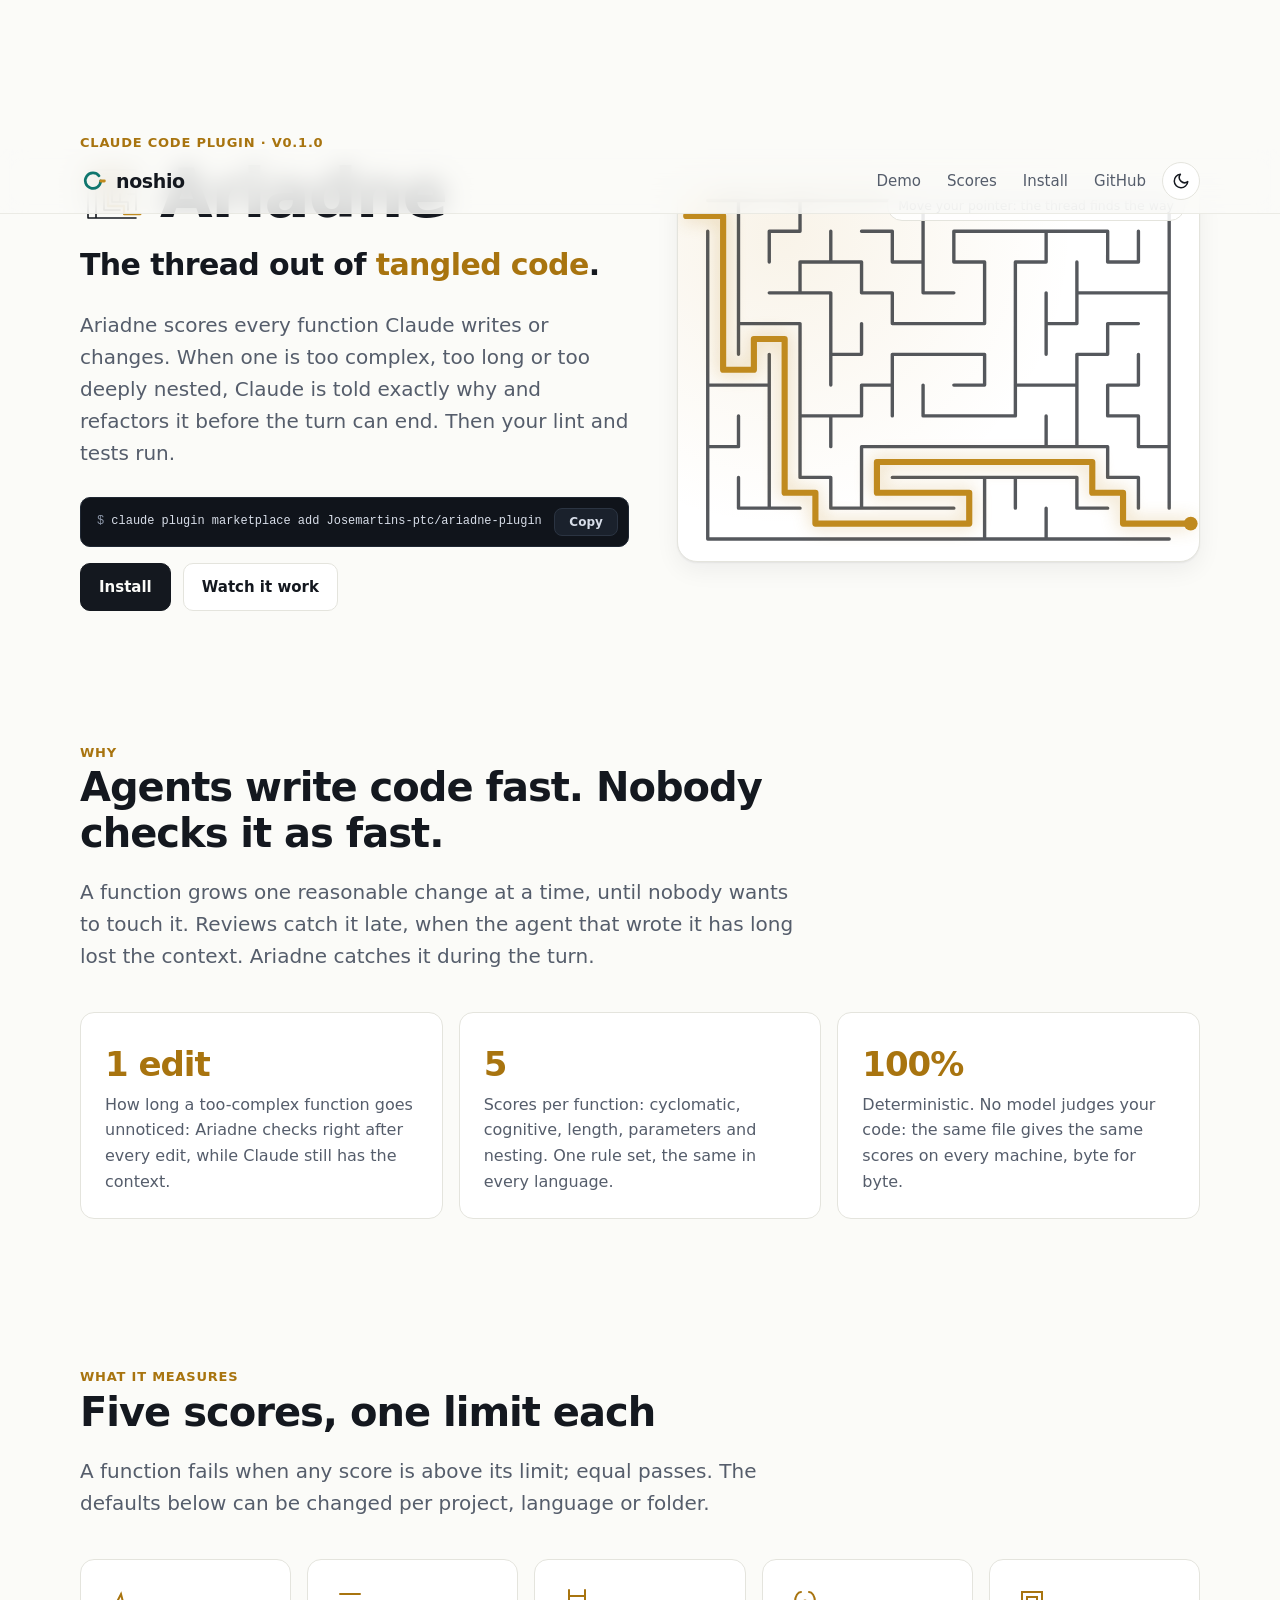
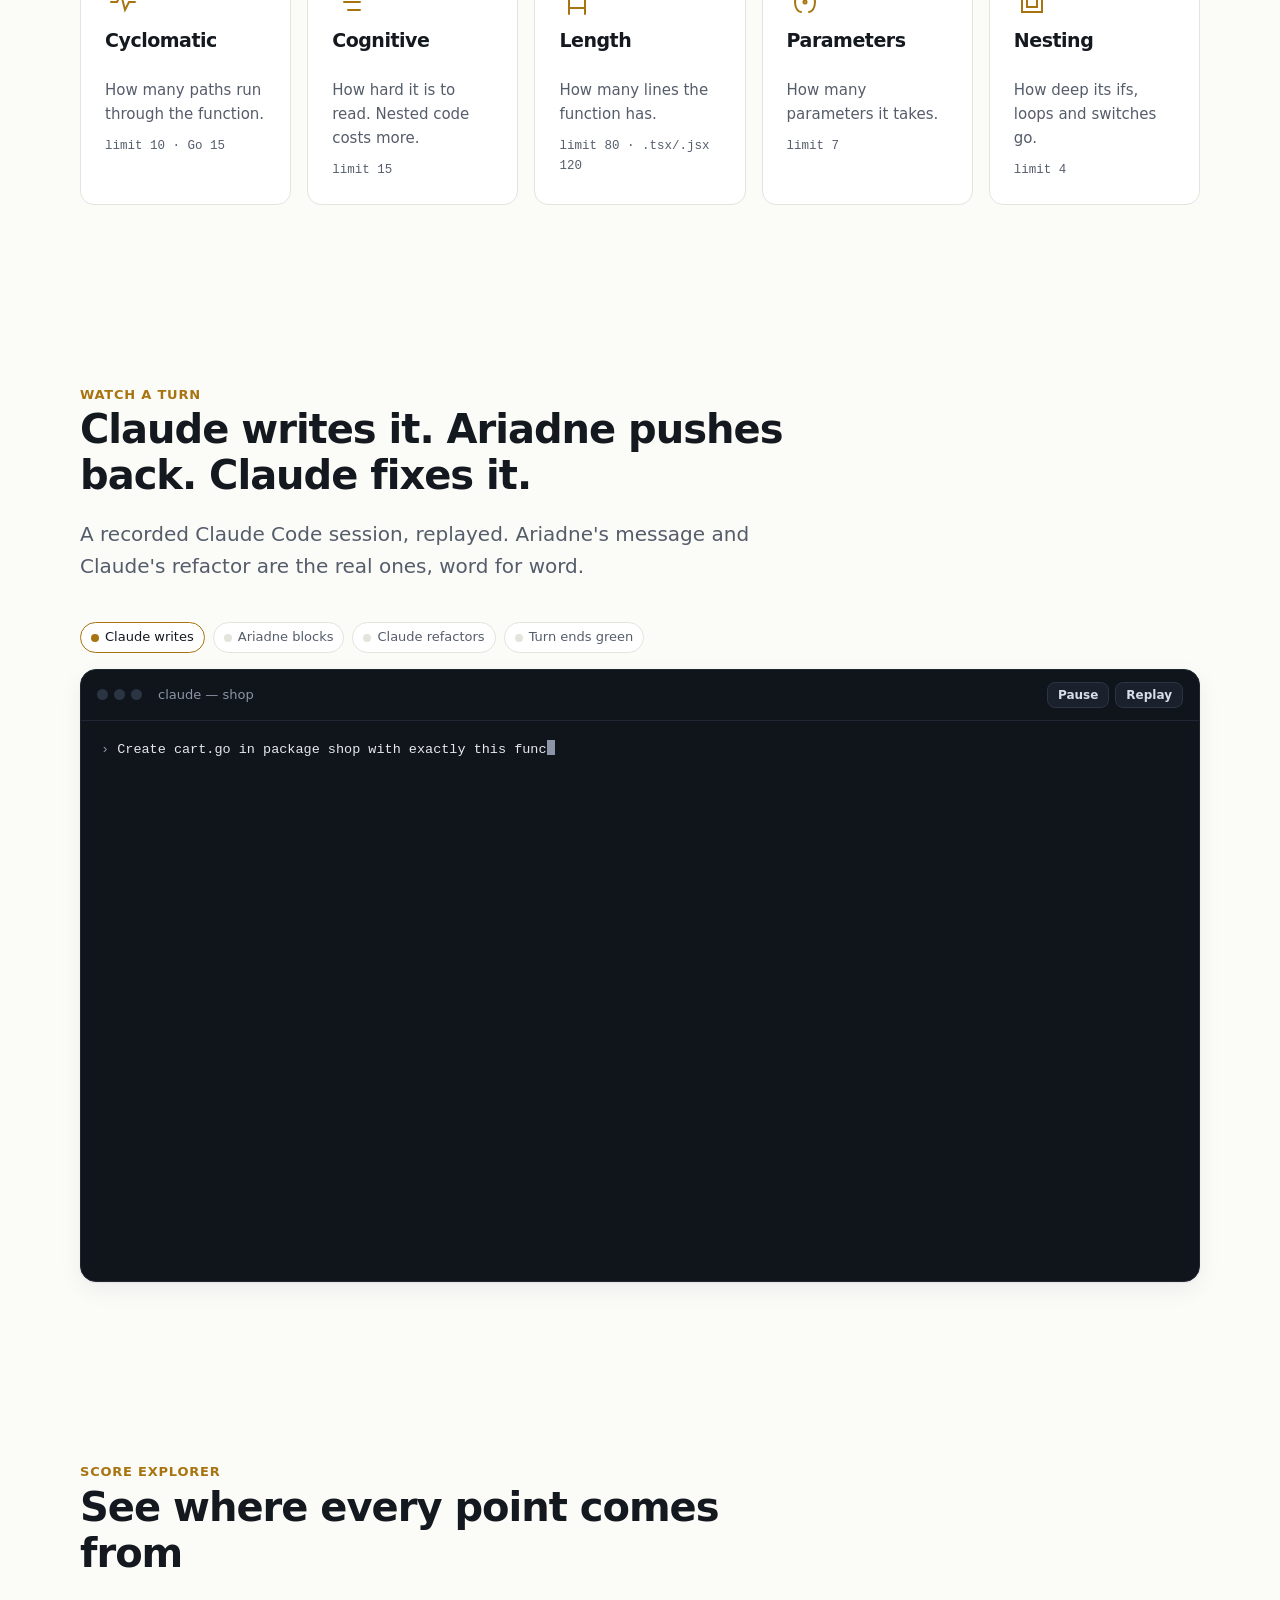
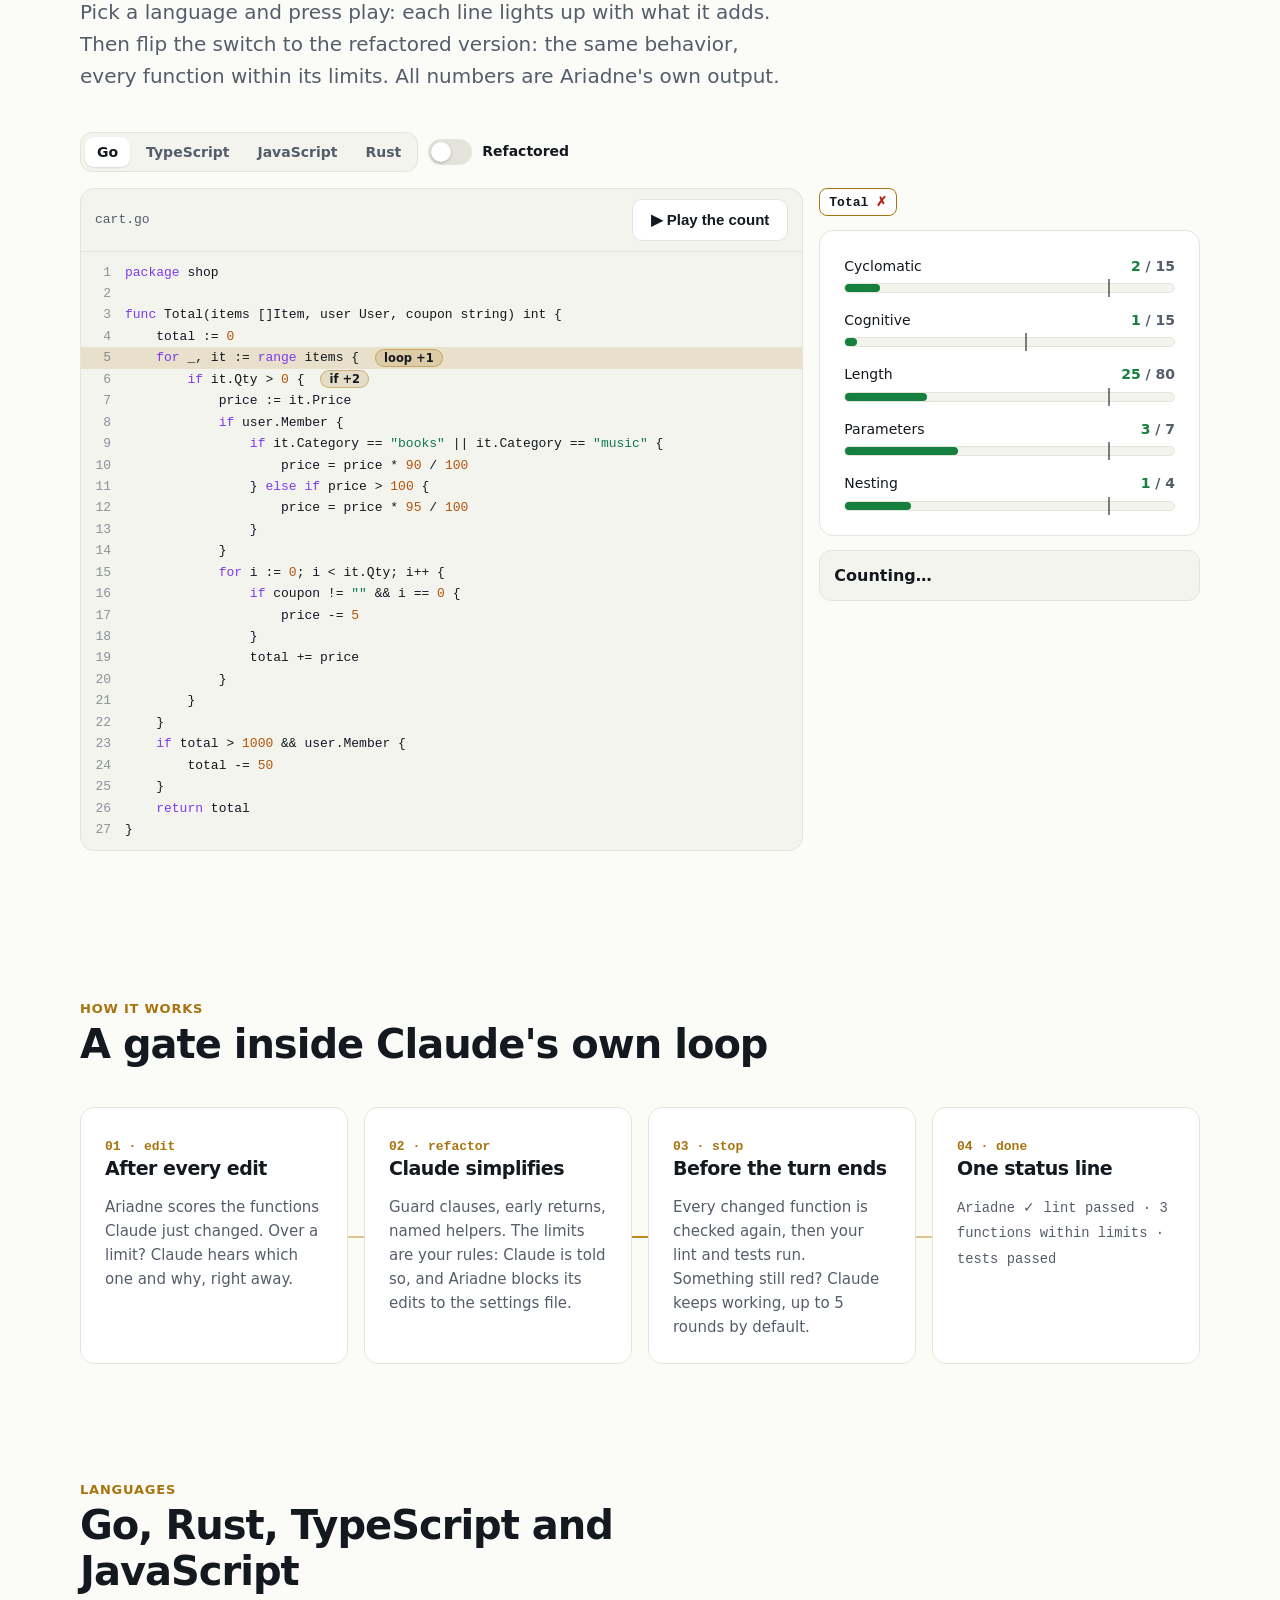
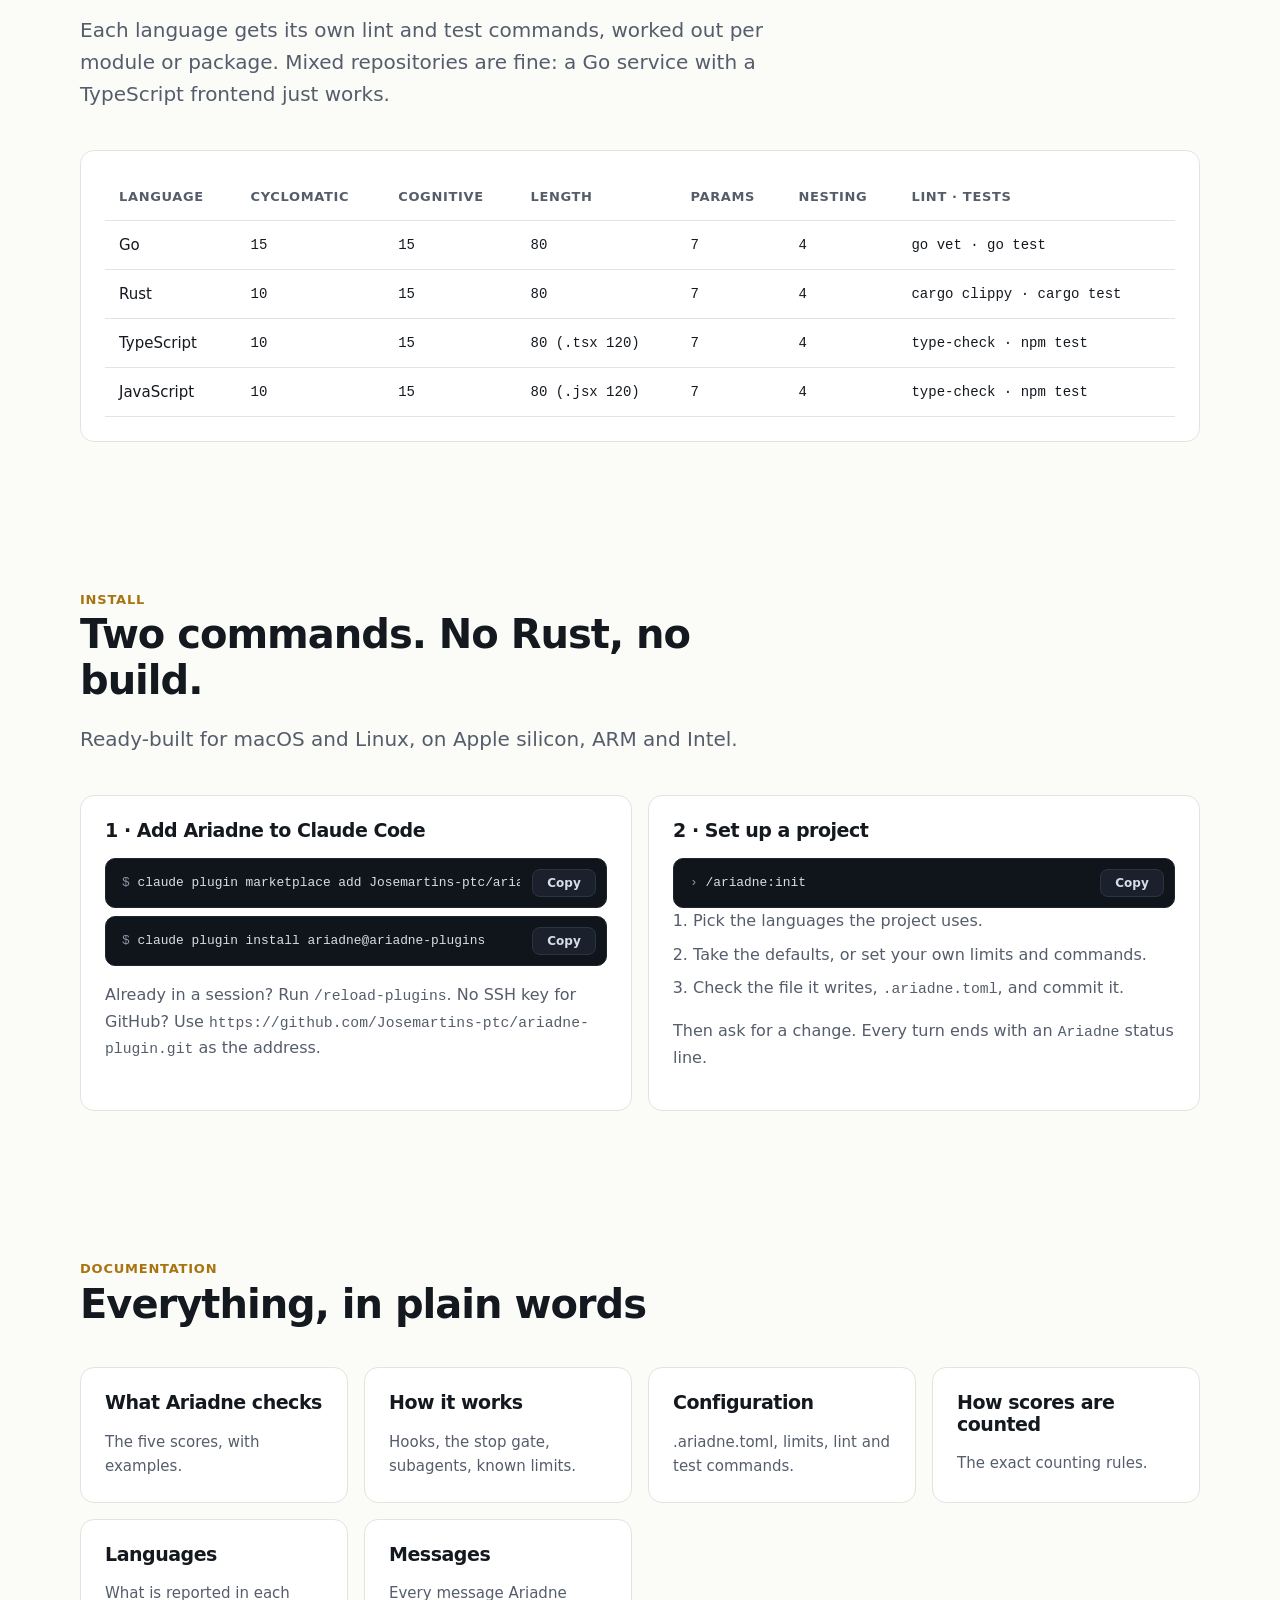
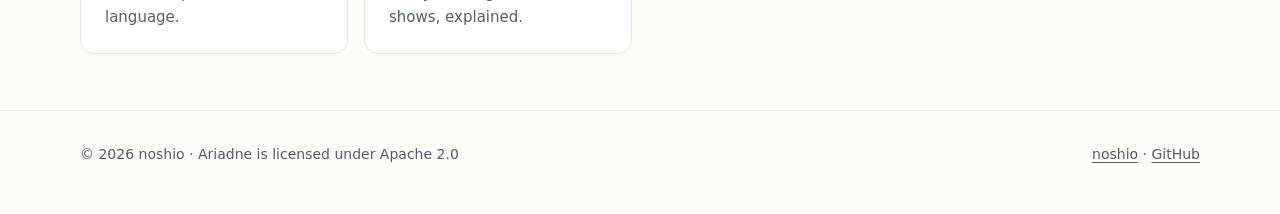
==== ariadne/index.html @ 6f94a661 "noshio site: home and Ariadne" ====
<!doctype html>
<html lang="en">
<head>
  <meta charset="utf-8">
  <script>document.documentElement.classList.add("js")</script>
  <meta name="viewport" content="width=device-width, initial-scale=1">
  <title>Ariadne — a complexity guard for Claude Code</title>
  <meta name="description" content="Ariadne scores every function Claude Code writes or changes and keeps it refactoring until each one meets your complexity, length, parameter and nesting limits. Go, Rust, TypeScript and JavaScript.">
  <link rel="icon" href="favicon.svg" type="image/svg+xml">
  <link rel="stylesheet" href="../assets/site.css">
  <link rel="stylesheet" href="ariadne.css">
</head>
<body>
  <a class="skip" href="#main">Skip to content</a>

  <header class="site-header">
    <div class="wrap">
      <a class="wordmark" href="../" aria-label="noshio home">
        <svg viewBox="0 0 32 32" fill="none" stroke-width="3.4" stroke-linecap="round" aria-hidden="true"><path class="spool" d="M23.4 9.6A9.5 9.5 0 1 0 25.5 16"/><path class="tail" d="M25.5 16H30"/></svg>
        noshio
      </a>
      <nav class="site-nav" aria-label="Main">
        <a href="#demo" class="hide-sm">Demo</a>
        <a href="#explorer" class="hide-sm">Scores</a>
        <a href="#install">Install</a>
        <a href="https://github.com/Josemartins-ptc/ariadne-plugin" class="hide-sm">GitHub</a>
        <button class="theme-toggle" type="button" data-theme-toggle></button>
      </nav>
    </div>
  </header>

  <main id="main">
    <!-- Hero -->
    <section class="hero">
      <div class="wrap">
        <div>
          <span class="eyebrow reveal">Claude Code plugin · v0.1.0</span>
          <h1 class="reveal" data-delay="1"><svg class="logo" viewBox="0 0 96 96" aria-hidden="true"><path class="logo-walls" d="M12 12H24 M12 24V36 M12 24H24 M12 36V48 M12 48V60 M12 60V72 M12 72V84 M12 84H24 M24 12H36 M24 24H36 M24 36V48 M24 48V60 M24 60V72 M24 72V84 M24 84H36 M36 12H48 M36 24V36 M36 24H48 M36 36V48 M36 48V60 M36 60V72 M36 72H48 M36 84H48 M48 12H60 M48 24H60 M48 36V48 M48 36H60 M48 48V60 M48 60H60 M48 72H60 M48 84H60 M60 12H72 M60 36H72 M60 48V60 M60 60H72 M60 84H72 M72 12V24 M72 12H84 M72 24V36 M72 48H84 M72 60V72 M72 84H84 M84 12V24 M84 24V36 M84 36V48 M84 48V60 M84 60V72"/><path class="logo-thread" d="M5.4 18 L18 18 L30 18 L42 18 L54 18 L66 18 L66 30 L54 30 L42 30 L42 42 L42 54 L42 66 L54 66 L66 66 L66 78 L78 78 L90.6 78"/></svg>Ariadne</h1>
          <p class="tagline reveal" data-delay="1">The thread out of <em>tangled code</em>.</p>
          <p class="lead reveal" data-delay="2">
            Ariadne scores every function Claude writes or changes. When one is too complex, too
            long or too deeply nested, Claude is told exactly why and refactors it before the turn
            can end. Then your lint and tests run.
          </p>
          <div class="cmd reveal" data-delay="3">
            <code>claude plugin marketplace add Josemartins-ptc/ariadne-plugin</code>
            <button class="copy" type="button" data-copy="claude plugin marketplace add Josemartins-ptc/ariadne-plugin">Copy</button>
          </div>
          <div class="hero-links reveal" data-delay="4">
            <a class="btn primary" href="#install">Install</a>
            <a class="btn" href="#demo">Watch it work</a>
          </div>
        </div>
        <div class="maze-box reveal" data-delay="2" id="maze" tabindex="0"
             aria-label="Interactive labyrinth. Move the pointer, or use the arrow keys, and the thread finds its way to that spot.">
          <span class="maze-hint">Move your pointer: the thread finds the way</span>
        </div>
      </div>
    </section>

    <!-- Problem -->
    <section class="section-tight">
      <div class="wrap">
        <div class="section-head reveal">
          <span class="eyebrow">Why</span>
          <h2>Agents write code fast. Nobody checks it as fast.</h2>
          <p class="lead">
            A function grows one reasonable change at a time, until nobody wants to touch it.
            Reviews catch it late, when the agent that wrote it has long lost the context.
            Ariadne catches it during the turn.
          </p>
        </div>
        <div class="problem">
          <div class="card reveal">
            <div class="big">1 edit</div>
            <p>How long a too-complex function goes unnoticed: Ariadne checks right after every edit, while Claude still has the context.</p>
          </div>
          <div class="card reveal" data-delay="1">
            <div class="big">5</div>
            <p>Scores per function: cyclomatic, cognitive, length, parameters and nesting. One rule set, the same in every language.</p>
          </div>
          <div class="card reveal" data-delay="2">
            <div class="big">100%</div>
            <p>Deterministic. No model judges your code: the same file gives the same scores on every machine, byte for byte.</p>
          </div>
        </div>
      </div>
    </section>

    <!-- Five scores -->
    <section>
      <div class="wrap">
        <div class="section-head reveal">
          <span class="eyebrow">What it measures</span>
          <h2>Five scores, one limit each</h2>
          <p class="lead">A function fails when any score is above its limit; equal passes. The defaults below can be changed per project, language or folder.</p>
        </div>
        <div class="grid scores">
          <div class="card score-card reveal">
            <svg viewBox="0 0 36 36" fill="none" stroke-width="2" stroke-linecap="round" aria-hidden="true"><path d="M6 18h6l4-8 4 16 4-8h6"/></svg>
            <h3>Cyclomatic</h3>
            <p>How many paths run through the function.</p>
            <span class="limit">limit 10 · Go 15</span>
          </div>
          <div class="card score-card reveal" data-delay="1">
            <svg viewBox="0 0 36 36" fill="none" stroke-width="2" stroke-linecap="round" aria-hidden="true"><path d="M8 10h20M12 18h16M16 26h12"/></svg>
            <h3>Cognitive</h3>
            <p>How hard it is to read. Nested code costs more.</p>
            <span class="limit">limit 15</span>
          </div>
          <div class="card score-card reveal" data-delay="2">
            <svg viewBox="0 0 36 36" fill="none" stroke-width="2" stroke-linecap="round" aria-hidden="true"><path d="M10 6v24M26 6v24M10 12h16M10 24h16"/></svg>
            <h3>Length</h3>
            <p>How many lines the function has.</p>
            <span class="limit">limit 80 · .tsx/.jsx 120</span>
          </div>
          <div class="card score-card reveal" data-delay="3">
            <svg viewBox="0 0 36 36" fill="none" stroke-width="2" stroke-linecap="round" aria-hidden="true"><path d="M8 18c0-6 3-10 6-10M28 18c0-6-3-10-6-10M8 18c0 6 3 10 6 10M28 18c0 6-3 10-6 10"/><circle cx="18" cy="18" r="1.5"/></svg>
            <h3>Parameters</h3>
            <p>How many parameters it takes.</p>
            <span class="limit">limit 7</span>
          </div>
          <div class="card score-card reveal" data-delay="4">
            <svg viewBox="0 0 36 36" fill="none" stroke-width="2" stroke-linecap="round" aria-hidden="true"><path d="M8 8h20v20H8zM13 13h10v10H13z"/></svg>
            <h3>Nesting</h3>
            <p>How deep its ifs, loops and switches go.</p>
            <span class="limit">limit 4</span>
          </div>
        </div>
      </div>
    </section>

    <!-- Demo -->
    <section id="demo">
      <div class="wrap">
        <div class="section-head reveal">
          <span class="eyebrow">Watch a turn</span>
          <h2>Claude writes it. Ariadne pushes back. Claude fixes it.</h2>
          <p class="lead">
            A recorded Claude Code session, replayed. Ariadne's message and Claude's refactor are
            the real ones, word for word.
          </p>
        </div>
        <div class="demo reveal">
          <div class="demo-steps" id="demo-steps" aria-hidden="true">
            <span class="chip"><span class="dot"></span>Claude writes</span>
            <span class="chip"><span class="dot"></span>Ariadne blocks</span>
            <span class="chip"><span class="dot"></span>Claude refactors</span>
            <span class="chip"><span class="dot"></span>Turn ends green</span>
          </div>
          <div class="terminal">
            <div class="terminal-bar">
              <span class="dots"><i></i><i></i><i></i></span>
              <span>claude — shop</span>
              <span class="controls">
                <button type="button" id="demo-toggle">Pause</button>
                <button type="button" id="demo-replay">Replay</button>
              </span>
            </div>
            <div class="term-body" id="term" aria-live="polite"></div>
          </div>
        </div>
      </div>
    </section>

    <!-- Explorer -->
    <section id="explorer">
      <div class="wrap">
        <div class="section-head reveal">
          <span class="eyebrow">Score explorer</span>
          <h2>See where every point comes from</h2>
          <p class="lead">
            Pick a language and press play: each line lights up with what it adds. Then flip the
            switch to the refactored version: the same behavior, every function within its limits.
            All numbers are Ariadne's own output.
          </p>
        </div>
        <div class="explorer-bar reveal">
          <div class="tabs" role="tablist" aria-label="Language" id="lang-tabs"></div>
          <label class="switch"><input type="checkbox" id="refactored-switch"> Refactored</label>
        </div>
        <div class="explorer reveal">
          <div class="code-panel">
            <div class="code-head">
              <span id="code-file">cart.go</span>
              <span class="explorer-actions">
                <button class="btn" type="button" id="explore-play">▶ Play the count</button>
              </span>
            </div>
            <div class="code-scroll"><div class="code" id="code"></div></div>
          </div>
          <div class="scoreboard">
            <div class="fn-list" id="fn-list" aria-label="Functions"></div>
            <div class="card" id="meters"></div>
            <div class="verdict" id="verdict" role="status"></div>
          </div>
        </div>
      </div>
    </section>

    <!-- Loop -->
    <section class="section-tight">
      <div class="wrap">
        <div class="section-head reveal">
          <span class="eyebrow">How it works</span>
          <h2>A gate inside Claude's own loop</h2>
        </div>
        <div class="loop reveal">
          <div class="loop-thread" aria-hidden="true"></div>
          <div class="card">
            <span class="step">01 · edit</span>
            <h3>After every edit</h3>
            <p>Ariadne scores the functions Claude just changed. Over a limit? Claude hears which one and why, right away.</p>
          </div>
          <div class="card">
            <span class="step">02 · refactor</span>
            <h3>Claude simplifies</h3>
            <p>Guard clauses, early returns, named helpers. The limits are your rules: Claude is told so, and Ariadne blocks its edits to the settings file.</p>
          </div>
          <div class="card">
            <span class="step">03 · stop</span>
            <h3>Before the turn ends</h3>
            <p>Every changed function is checked again, then your lint and tests run. Something still red? Claude keeps working, up to 5 rounds by default.</p>
          </div>
          <div class="card">
            <span class="step">04 · done</span>
            <h3>One status line</h3>
            <p><code>Ariadne ✓ lint passed · 3 functions within limits · tests passed</code></p>
          </div>
        </div>
      </div>
    </section>

    <!-- Languages -->
    <section class="section-tight">
      <div class="wrap">
        <div class="section-head reveal">
          <span class="eyebrow">Languages</span>
          <h2>Go, Rust, TypeScript and JavaScript</h2>
          <p class="lead">Each language gets its own lint and test commands, worked out per module or package. Mixed repositories are fine: a Go service with a TypeScript frontend just works.</p>
        </div>
        <div class="card langs reveal">
          <table>
            <thead>
              <tr><th>Language</th><th>Cyclomatic</th><th>Cognitive</th><th>Length</th><th>Params</th><th>Nesting</th><th>Lint · tests</th></tr>
            </thead>
            <tbody>
              <tr><td>Go</td><td>15</td><td>15</td><td>80</td><td>7</td><td>4</td><td>go vet · go test</td></tr>
              <tr><td>Rust</td><td>10</td><td>15</td><td>80</td><td>7</td><td>4</td><td>cargo clippy · cargo test</td></tr>
              <tr><td>TypeScript</td><td>10</td><td>15</td><td>80 (.tsx 120)</td><td>7</td><td>4</td><td>type-check · npm test</td></tr>
              <tr><td>JavaScript</td><td>10</td><td>15</td><td>80 (.jsx 120)</td><td>7</td><td>4</td><td>type-check · npm test</td></tr>
            </tbody>
          </table>
        </div>
      </div>
    </section>

    <!-- Install -->
    <section id="install">
      <div class="wrap">
        <div class="section-head reveal">
          <span class="eyebrow">Install</span>
          <h2>Two commands. No Rust, no build.</h2>
          <p class="lead">Ready-built for macOS and Linux, on Apple silicon, ARM and Intel.</p>
        </div>
        <div class="install">
          <div class="card reveal">
            <h3>1 · Add Ariadne to Claude Code</h3>
            <div class="cmd">
              <code>claude plugin marketplace add Josemartins-ptc/ariadne-plugin</code>
              <button class="copy" type="button" data-copy="claude plugin marketplace add Josemartins-ptc/ariadne-plugin">Copy</button>
            </div>
            <div class="cmd">
              <code>claude plugin install ariadne@ariadne-plugins</code>
              <button class="copy" type="button" data-copy="claude plugin install ariadne@ariadne-plugins">Copy</button>
            </div>
            <p class="muted">Already in a session? Run <code>/reload-plugins</code>. No SSH key for GitHub? Use <code>https://github.com/Josemartins-ptc/ariadne-plugin.git</code> as the address.</p>
          </div>
          <div class="card reveal" data-delay="1">
            <h3>2 · Set up a project</h3>
            <div class="cmd slash">
              <code>/ariadne:init</code>
              <button class="copy" type="button" data-copy="/ariadne:init">Copy</button>
            </div>
            <ol>
              <li>Pick the languages the project uses.</li>
              <li>Take the defaults, or set your own limits and commands.</li>
              <li>Check the file it writes, <code>.ariadne.toml</code>, and commit it.</li>
            </ol>
            <p class="muted">Then ask for a change. Every turn ends with an <code>Ariadne</code> status line.</p>
          </div>
        </div>
      </div>
    </section>

    <!-- Docs -->
    <section class="section-tight">
      <div class="wrap">
        <div class="section-head reveal">
          <span class="eyebrow">Documentation</span>
          <h2>Everything, in plain words</h2>
        </div>
        <div class="grid docs">
          <a class="card reveal" href="https://github.com/Josemartins-ptc/ariadne-plugin/blob/main/docs/checks.md"><h3>What Ariadne checks</h3><p>The five scores, with examples.</p></a>
          <a class="card reveal" data-delay="1" href="https://github.com/Josemartins-ptc/ariadne-plugin/blob/main/docs/how-it-works.md"><h3>How it works</h3><p>Hooks, the stop gate, subagents, known limits.</p></a>
          <a class="card reveal" data-delay="2" href="https://github.com/Josemartins-ptc/ariadne-plugin/blob/main/docs/configuration.md"><h3>Configuration</h3><p>.ariadne.toml, limits, lint and test commands.</p></a>
          <a class="card reveal" href="https://github.com/Josemartins-ptc/ariadne-plugin/blob/main/docs/metrics.md"><h3>How scores are counted</h3><p>The exact counting rules.</p></a>
          <a class="card reveal" data-delay="1" href="https://github.com/Josemartins-ptc/ariadne-plugin/blob/main/docs/languages.md"><h3>Languages</h3><p>What is reported in each language.</p></a>
          <a class="card reveal" data-delay="2" href="https://github.com/Josemartins-ptc/ariadne-plugin/blob/main/docs/messages.md"><h3>Messages</h3><p>Every message Ariadne shows, explained.</p></a>
        </div>
      </div>
    </section>
  </main>

  <footer class="site-footer">
    <div class="wrap">
      <span>© <span data-year>2026</span> noshio · Ariadne is licensed under Apache 2.0</span>
      <span><a href="../">noshio</a> · <a href="https://github.com/Josemartins-ptc/ariadne-plugin">GitHub</a></span>
    </div>
  </footer>

  <script src="../assets/site.js"></script>
  <script src="data.js"></script>
  <script src="maze.js"></script>
  <script src="demo.js"></script>
  <script src="explorer.js"></script>
</body>
</html>
---- assets/site.css ----
/* noshio — shared styles for every page. A product page sets its own --brand. */

:root {
  --bg: #fbfbf8;
  --surface: #ffffff;
  --surface-2: #f4f4ef;
  --text: #14181f;
  --muted: #555d6b;
  --line: #e4e4dd;
  --accent: #0f766e;
  --accent-soft: #e6f3f1;
  --brand: var(--accent);
  --thread: #c08a1e;
  --ok: #15803d;
  --bad: #b42318;
  --warn: #a15c07;
  --code-bg: #f4f4ef;
  --term-bg: #10141b;
  --term-text: #d8dee9;
  --term-muted: #8b95a7;
  --shadow: 0 1px 2px rgb(20 24 31 / 6%), 0 8px 24px rgb(20 24 31 / 6%);
  --radius: 14px;
  --font: ui-sans-serif, system-ui, -apple-system, "Segoe UI", Roboto, "Helvetica Neue", Arial, sans-serif;
  --mono: ui-monospace, "SF Mono", SFMono-Regular, Menlo, Consolas, "Liberation Mono", monospace;
  color-scheme: light;
}

@media (prefers-color-scheme: dark) {
  :root:not([data-theme="light"]) {
    --bg: #0c0f14;
    --surface: #131821;
    --surface-2: #19202b;
    --text: #e6e8ec;
    --muted: #9aa3b2;
    --line: #262e3b;
    --accent: #2dd4bf;
    --accent-soft: #10302d;
    --thread: #f2c14e;
    --ok: #4ade80;
    --bad: #f87171;
    --warn: #fbbf24;
    --code-bg: #10151d;
    --shadow: 0 1px 2px rgb(0 0 0 / 30%), 0 10px 30px rgb(0 0 0 / 30%);
    color-scheme: dark;
  }
}

:root[data-theme="dark"] {
  --bg: #0c0f14;
  --surface: #131821;
  --surface-2: #19202b;
  --text: #e6e8ec;
  --muted: #9aa3b2;
  --line: #262e3b;
  --accent: #2dd4bf;
  --accent-soft: #10302d;
  --thread: #f2c14e;
  --ok: #4ade80;
  --bad: #f87171;
  --warn: #fbbf24;
  --code-bg: #10151d;
  --shadow: 0 1px 2px rgb(0 0 0 / 30%), 0 10px 30px rgb(0 0 0 / 30%);
  color-scheme: dark;
}

*,
*::before,
*::after {
  box-sizing: border-box;
}

html {
  scroll-behavior: smooth;
  -webkit-text-size-adjust: 100%;
}

body {
  margin: 0;
  background: var(--bg);
  color: var(--text);
  font: 16px/1.6 var(--font);
  -webkit-font-smoothing: antialiased;
}

a {
  color: var(--accent);
  text-underline-offset: 3px;
}

:focus-visible {
  outline: 2px solid var(--accent);
  outline-offset: 3px;
  border-radius: 6px;
}

img,
svg {
  max-width: 100%;
}

code,
kbd,
pre {
  font-family: var(--mono);
  font-size: 0.92em;
}

.wrap {
  width: min(1120px, 100% - 32px);
  margin-inline: auto;
}

.skip {
  position: absolute;
  left: -9999px;
}

.skip:focus {
  left: 16px;
  top: 12px;
  z-index: 100;
  background: var(--surface);
  padding: 8px 12px;
  border-radius: 8px;
}

/* Header */

.site-header {
  position: sticky;
  top: 0;
  z-index: 50;
  backdrop-filter: saturate(160%) blur(12px);
  background: color-mix(in srgb, var(--bg) 82%, transparent);
  border-bottom: 1px solid color-mix(in srgb, var(--line) 70%, transparent);
}

.site-header .wrap {
  display: flex;
  align-items: center;
  justify-content: space-between;
  height: 64px;
  gap: 16px;
}

.wordmark {
  display: inline-flex;
  align-items: center;
  gap: 10px;
  color: var(--text);
  text-decoration: none;
  font-weight: 650;
  letter-spacing: -0.02em;
  font-size: 19px;
}

.wordmark svg {
  width: 26px;
  height: 26px;
}

.wordmark .spool {
  stroke: var(--accent);
}

.wordmark .tail {
  stroke: var(--thread);
}

.site-nav {
  display: flex;
  align-items: center;
  gap: 6px;
}

.site-nav a {
  color: var(--muted);
  text-decoration: none;
  padding: 8px 10px;
  border-radius: 8px;
  font-size: 15px;
}

.site-nav a:hover,
.site-nav a[aria-current="page"] {
  color: var(--text);
  background: var(--surface-2);
}

.theme-toggle {
  border: 1px solid var(--line);
  background: var(--surface);
  color: var(--text);
  border-radius: 999px;
  width: 38px;
  height: 38px;
  display: grid;
  place-items: center;
  cursor: pointer;
}

.theme-toggle svg {
  width: 18px;
  height: 18px;
}

@media (max-width: 640px) {
  .site-nav .hide-sm {
    display: none;
  }
}

/* Sections */

section {
  padding: 88px 0;
}

.section-tight {
  padding: 56px 0;
}

.eyebrow {
  display: inline-flex;
  align-items: center;
  gap: 8px;
  font-size: 13px;
  font-weight: 600;
  letter-spacing: 0.06em;
  text-transform: uppercase;
  color: var(--brand);
}

h1,
h2,
h3 {
  line-height: 1.15;
  letter-spacing: -0.025em;
  margin: 0 0 16px;
}

h1 {
  font-size: clamp(40px, 6vw, 68px);
  font-weight: 720;
}

h2 {
  font-size: clamp(28px, 3.6vw, 40px);
  font-weight: 680;
}

h3 {
  font-size: 19px;
  font-weight: 650;
}

.lead {
  font-size: clamp(17px, 1.6vw, 20px);
  color: var(--muted);
  max-width: 62ch;
}

.section-head {
  max-width: 720px;
  margin-bottom: 40px;
}

.muted {
  color: var(--muted);
}

/* Buttons and command boxes */

.btn {
  display: inline-flex;
  align-items: center;
  gap: 8px;
  padding: 11px 18px;
  border-radius: 10px;
  font-weight: 600;
  font-size: 15px;
  text-decoration: none;
  border: 1px solid var(--line);
  background: var(--surface);
  color: var(--text);
  cursor: pointer;
  transition: transform 0.15s ease, box-shadow 0.15s ease, background 0.15s ease;
}

.btn:hover {
  transform: translateY(-1px);
  box-shadow: var(--shadow);
}

.btn.primary {
  background: var(--text);
  color: var(--bg);
  border-color: var(--text);
}

.btn svg {
  width: 16px;
  height: 16px;
}

.cmd {
  display: flex;
  align-items: center;
  gap: 12px;
  background: var(--term-bg);
  color: var(--term-text);
  border-radius: 10px;
  padding: 10px 10px 10px 16px;
  font-family: var(--mono);
  font-size: 14px;
  overflow: hidden;
  border: 1px solid #1f2733;
}

.cmd code {
  flex: 1;
  min-width: 0;
  white-space: nowrap;
  overflow-x: auto;
  scrollbar-width: none;
}

.cmd code::before {
  content: "$ ";
  color: var(--term-muted);
}

.cmd.slash code::before {
  content: "› ";
}

.copy {
  flex: none;
  border: 1px solid #2b3442;
  background: #1a212c;
  color: var(--term-text);
  border-radius: 8px;
  font: 600 12px var(--font);
  padding: 6px 10px;
  cursor: pointer;
  min-width: 64px;
  transition: background 0.15s ease;
}

.copy:hover {
  background: #232c39;
}

.copy.done {
  background: #134e3a;
  border-color: #1f7a57;
}

/* Cards */

.card {
  background: var(--surface);
  border: 1px solid var(--line);
  border-radius: var(--radius);
  padding: 24px;
}

.grid {
  display: grid;
  gap: 16px;
}

/* Grid and flex children may shrink below their content (long commands scroll inside). */
.grid > *,
.cmd {
  min-width: 0;
}

.chip {
  display: inline-flex;
  align-items: center;
  gap: 6px;
  padding: 4px 10px;
  border-radius: 999px;
  font-size: 13px;
  border: 1px solid var(--line);
  color: var(--muted);
  background: var(--surface);
}

.chip .dot {
  width: 8px;
  height: 8px;
  border-radius: 50%;
  background: var(--brand);
}

/* Reveal on scroll */

/* Hidden only when scripts run (html.js), so the page is complete without JavaScript. */
.js .reveal {
  opacity: 0;
  transform: translateY(18px);
  transition: opacity 0.7s ease, transform 0.7s ease;
}

.js .reveal.in {
  opacity: 1;
  transform: none;
}

.reveal[data-delay="1"] {
  transition-delay: 0.08s;
}

.reveal[data-delay="2"] {
  transition-delay: 0.16s;
}

.reveal[data-delay="3"] {
  transition-delay: 0.24s;
}

.reveal[data-delay="4"] {
  transition-delay: 0.32s;
}

/* Footer */

.site-footer {
  border-top: 1px solid var(--line);
  padding: 32px 0 48px;
  color: var(--muted);
  font-size: 14px;
}

.site-footer .wrap {
  display: flex;
  flex-wrap: wrap;
  justify-content: space-between;
  gap: 16px;
}

.site-footer a {
  color: var(--muted);
}

@media (prefers-reduced-motion: reduce) {
  html {
    scroll-behavior: auto;
  }

  .reveal {
    opacity: 1;
    transform: none;
    transition: none;
  }

  .btn,
  .btn:hover {
    transition: none;
    transform: none;
  }
}
---- ariadne/ariadne.css ----
/* Ariadne's page. Shared look comes from ../assets/site.css. */

:root {
  --brand: #a8740f;
}

@media (prefers-color-scheme: dark) {
  :root:not([data-theme="light"]) {
    --brand: #f2c14e;
  }
}

:root[data-theme="dark"] {
  --brand: #f2c14e;
}

/* Hero */

.hero {
  padding: 64px 0 72px;
}

.hero .wrap {
  display: grid;
  grid-template-columns: 1.05fr 1fr;
  gap: 48px;
  align-items: center;
}

.hero .wrap > *,
.install > *,
.explorer > *,
.loop > * {
  min-width: 0;
}

@media (max-width: 900px) {
  .hero .wrap {
    grid-template-columns: 1fr;
  }
}

.hero h1 {
  display: flex;
  align-items: center;
  gap: 16px;
  margin-bottom: 8px;
}

.hero h1 .logo {
  width: 64px;
  height: 64px;
  flex: none;
  fill: none;
  stroke-linecap: round;
  stroke-linejoin: round;
}

.logo-walls {
  stroke: var(--text);
  stroke-width: 2.4;
}

.logo-thread {
  stroke: var(--thread);
  stroke-width: 3.4;
}

.hero .tagline {
  font-size: clamp(22px, 2.6vw, 30px);
  font-weight: 620;
  letter-spacing: -0.02em;
  margin: 0 0 16px;
}

.hero .tagline em {
  font-style: normal;
  color: var(--brand);
}

.hero .cmd {
  margin-top: 28px;
  font-size: 13px;
}

.hero-links {
  display: flex;
  flex-wrap: wrap;
  gap: 12px;
  margin-top: 16px;
}

.maze-box {
  position: relative;
  aspect-ratio: 15 / 11;
  border-radius: 20px;
  background:
    radial-gradient(circle at 20% 15%, color-mix(in srgb, var(--thread) 10%, transparent), transparent 55%),
    var(--surface);
  border: 1px solid var(--line);
  box-shadow: var(--shadow);
  overflow: hidden;
  touch-action: none;
  cursor: crosshair;
}

.maze-box:focus-visible {
  outline-offset: 4px;
}

.maze-box svg {
  width: 100%;
  height: 100%;
  display: block;
}

.maze-walls {
  stroke: color-mix(in srgb, var(--text) 72%, transparent);
  stroke-width: 2.2;
  stroke-linecap: round;
  fill: none;
}

.maze-thread {
  stroke: var(--thread);
  stroke-width: 4;
  stroke-linecap: round;
  stroke-linejoin: round;
  fill: none;
  filter: drop-shadow(0 0 6px color-mix(in srgb, var(--thread) 45%, transparent));
}

.maze-head {
  fill: var(--thread);
}

.maze-target {
  fill: none;
  stroke: var(--thread);
  stroke-width: 1.5;
  opacity: 0.6;
}

.maze-hint {
  position: absolute;
  right: 14px;
  top: 12px;
  font-size: 12.5px;
  color: var(--muted);
  background: color-mix(in srgb, var(--surface) 88%, transparent);
  padding: 4px 10px;
  border-radius: 999px;
  border: 1px solid var(--line);
  pointer-events: none;
}

/* Problem */

.problem {
  display: grid;
  grid-template-columns: repeat(auto-fit, minmax(min(100%, 300px), 1fr));
  gap: 16px;
}

.problem .card p {
  margin: 0;
  color: var(--muted);
}

.problem .big {
  font-size: 34px;
  font-weight: 700;
  letter-spacing: -0.03em;
  color: var(--brand);
  font-variant-numeric: tabular-nums;
}

/* Five scores */

.scores {
  grid-template-columns: repeat(auto-fit, minmax(min(100%, 200px), 1fr));
}

.score-card {
  display: flex;
  flex-direction: column;
  gap: 10px;
}

.score-card .limit {
  font-family: var(--mono);
  font-size: 12.5px;
  color: var(--muted);
}

.score-card p {
  margin: 0;
  color: var(--muted);
  font-size: 15px;
}

.score-card svg {
  width: 36px;
  height: 36px;
  stroke: var(--brand);
}

/* Terminal demo */

.demo {
  display: grid;
  grid-template-columns: 1fr;
  gap: 16px;
}

.terminal {
  background: var(--term-bg);
  color: var(--term-text);
  border-radius: 16px;
  box-shadow: var(--shadow);
  overflow: hidden;
  border: 1px solid #1f2733;
}

.terminal-bar {
  display: flex;
  align-items: center;
  gap: 8px;
  padding: 12px 16px;
  border-bottom: 1px solid #1f2733;
  font: 13px var(--font);
  color: var(--term-muted);
}

.terminal-bar .dots {
  display: flex;
  gap: 6px;
  margin-right: 8px;
}

.terminal-bar .dots i {
  width: 11px;
  height: 11px;
  border-radius: 50%;
  background: #2b3442;
}

.terminal-bar .controls {
  margin-left: auto;
  display: flex;
  gap: 6px;
}

.terminal-bar button {
  border: 1px solid #2b3442;
  background: #1a212c;
  color: var(--term-text);
  border-radius: 8px;
  font: 600 12px var(--font);
  padding: 5px 10px;
  cursor: pointer;
}

.terminal-bar button:hover {
  background: #232c39;
}

.term-body {
  padding: 18px 20px 22px;
  font: 13.5px/1.6 var(--mono);
  height: 560px;
  overflow-y: auto;
  scroll-behavior: smooth;
}

@media (max-width: 640px) {
  .term-body {
    font-size: 12px;
    height: 520px;
  }
}

.term-line {
  white-space: pre-wrap;
  word-break: break-word;
  margin: 0 0 10px;
}

.term-user {
  color: #e6e8ec;
}

.term-user::before {
  content: "› ";
  color: #8b95a7;
}

.term-tool {
  color: #9ecbff;
}

.term-tool::before {
  content: "● ";
  color: #9ecbff;
}

.term-claude::before {
  content: "● ";
  color: #e6e8ec;
}

.term-code {
  tab-size: 4;
  color: #c5cdd9;
  background: #0b0e13;
  border: 1px solid #1f2733;
  border-radius: 10px;
  padding: 10px 14px;
  margin: 0 0 12px;
  white-space: pre;
  overflow-x: auto;
  font-size: 12.5px;
  line-height: 1.5;
}

.term-block {
  color: #ffd8a8;
  border-left: 3px solid #f2c14e;
  background: rgb(242 193 78 / 7%);
  padding: 10px 14px;
  border-radius: 0 10px 10px 0;
  margin: 0 0 12px;
  white-space: pre-wrap;
}

.term-block .hook {
  display: block;
  color: #f2c14e;
  font-weight: 700;
  margin-bottom: 4px;
}

.term-status {
  color: #4ade80;
  font-weight: 700;
}

.term-status.bad {
  color: #f87171;
}

.caret {
  display: inline-block;
  width: 8px;
  height: 1.1em;
  vertical-align: -0.15em;
  background: #8b95a7;
  animation: blink 1s steps(1) infinite;
}

@keyframes blink {
  50% {
    opacity: 0;
  }
}

.demo-steps {
  display: flex;
  flex-wrap: wrap;
  gap: 8px;
}

.demo-steps .chip.active {
  color: var(--text);
  border-color: var(--brand);
}

.demo-steps .chip.active .dot {
  background: var(--brand);
}

.demo-steps .chip .dot {
  background: var(--line);
}

/* Score explorer */

.explorer {
  display: grid;
  grid-template-columns: minmax(0, 1.9fr) minmax(260px, 1fr);
  gap: 16px;
  align-items: start;
}

@media (max-width: 960px) {
  .explorer {
    grid-template-columns: 1fr;
  }
}

.explorer-bar {
  display: flex;
  flex-wrap: wrap;
  align-items: center;
  gap: 10px;
  margin-bottom: 16px;
}

.tabs {
  display: inline-flex;
  padding: 4px;
  gap: 4px;
  border-radius: 12px;
  background: var(--surface-2);
  border: 1px solid var(--line);
}

.tabs button {
  border: 0;
  background: transparent;
  color: var(--muted);
  font: 600 14px var(--font);
  padding: 7px 12px;
  border-radius: 9px;
  cursor: pointer;
}

.tabs button[aria-selected="true"] {
  background: var(--surface);
  color: var(--text);
  box-shadow: 0 1px 2px rgb(0 0 0 / 10%);
}

.switch {
  display: inline-flex;
  align-items: center;
  gap: 10px;
  font-weight: 600;
  font-size: 14px;
  cursor: pointer;
  user-select: none;
}

.switch input {
  appearance: none;
  width: 44px;
  height: 26px;
  border-radius: 999px;
  background: var(--line);
  position: relative;
  cursor: pointer;
  transition: background 0.2s ease;
  margin: 0;
}

.switch input::after {
  content: "";
  position: absolute;
  top: 3px;
  left: 3px;
  width: 20px;
  height: 20px;
  border-radius: 50%;
  background: var(--surface);
  box-shadow: 0 1px 3px rgb(0 0 0 / 25%);
  transition: transform 0.2s ease;
}

.switch input:checked {
  background: var(--ok);
}

.switch input:checked::after {
  transform: translateX(18px);
}

.code-panel {
  background: var(--code-bg);
  border: 1px solid var(--line);
  border-radius: 14px;
  overflow: hidden;
}

.code-head {
  display: flex;
  align-items: center;
  justify-content: space-between;
  padding: 10px 14px;
  border-bottom: 1px solid var(--line);
  font: 13px var(--mono);
  color: var(--muted);
}

.code-scroll {
  overflow: auto;
  max-height: 640px;
}

.code {
  font: 13px/1.65 var(--mono);
  tab-size: 4;
  padding: 10px 0;
  min-width: max-content;
}

.code-line {
  display: grid;
  grid-template-columns: 44px auto 1fr;
  align-items: center;
  padding-right: 16px;
  transition: background 0.25s ease;
}

.code-line .ln {
  text-align: right;
  padding-right: 14px;
  color: color-mix(in srgb, var(--muted) 65%, transparent);
  user-select: none;
}

.code-line .src {
  white-space: pre;
}

.code-line .inc {
  justify-self: start;
  margin-left: 16px;
  display: inline-flex;
  gap: 6px;
}

.code-line.dim {
  opacity: 0.38;
}

.code-line.hot {
  background: color-mix(in srgb, var(--brand) 16%, transparent);
}

.badge {
  font: 600 11.5px var(--font);
  padding: 1px 8px;
  border-radius: 999px;
  white-space: nowrap;
  background: color-mix(in srgb, var(--brand) 18%, transparent);
  color: var(--text);
  border: 1px solid color-mix(in srgb, var(--brand) 45%, transparent);
  opacity: 0;
  transform: translateX(-6px);
  transition: opacity 0.3s ease, transform 0.3s ease;
}

.badge.on {
  opacity: 1;
  transform: none;
}

.tok-k {
  color: #7c3aed;
}

.tok-s {
  color: #0f7b4f;
}

.tok-c {
  color: var(--muted);
  font-style: italic;
}

.tok-n {
  color: #b45309;
}

:root[data-theme="dark"] .tok-k {
  color: #c4a7ff;
}

:root[data-theme="dark"] .tok-s {
  color: #86efac;
}

:root[data-theme="dark"] .tok-n {
  color: #fbbf24;
}

@media (prefers-color-scheme: dark) {
  :root:not([data-theme="light"]) .tok-k {
    color: #c4a7ff;
  }

  :root:not([data-theme="light"]) .tok-s {
    color: #86efac;
  }

  :root:not([data-theme="light"]) .tok-n {
    color: #fbbf24;
  }
}

.scoreboard {
  position: sticky;
  top: 84px;
  display: flex;
  flex-direction: column;
  gap: 14px;
}

.fn-list {
  display: flex;
  flex-wrap: wrap;
  gap: 6px;
}

.fn-list button {
  border: 1px solid var(--line);
  background: var(--surface);
  color: var(--muted);
  font: 600 13px var(--mono);
  border-radius: 8px;
  padding: 5px 9px;
  cursor: pointer;
}

.fn-list button[aria-pressed="true"] {
  color: var(--text);
  border-color: var(--brand);
}

.fn-list button .ok {
  color: var(--ok);
}

.fn-list button .no {
  color: var(--bad);
}

#meters {
  display: grid;
  gap: 16px;
}

.meter {
  display: grid;
  gap: 6px;
}

.meter-top {
  display: flex;
  justify-content: space-between;
  font-size: 14px;
}

.meter-top b {
  font-variant-numeric: tabular-nums;
}

.meter-top .over {
  color: var(--bad);
}

.meter-top .under {
  color: var(--ok);
}

.meter-track {
  position: relative;
  height: 10px;
  border-radius: 999px;
  background: var(--surface-2);
  border: 1px solid var(--line);
  overflow: visible;
}

.meter-fill {
  position: absolute;
  inset: 0 auto 0 0;
  border-radius: 999px;
  background: var(--ok);
  width: 0;
  transition: width 0.35s ease, background 0.25s ease;
}

.meter-fill.over {
  background: var(--bad);
}

.meter-limit {
  position: absolute;
  top: -5px;
  bottom: -5px;
  width: 2px;
  background: var(--text);
  opacity: 0.55;
}

.verdict {
  display: flex;
  align-items: center;
  gap: 10px;
  padding: 12px 14px;
  border-radius: 12px;
  font-weight: 650;
  border: 1px solid var(--line);
  background: var(--surface-2);
}

.verdict.fail {
  color: var(--bad);
  border-color: color-mix(in srgb, var(--bad) 40%, var(--line));
}

.verdict.pass {
  color: var(--ok);
  border-color: color-mix(in srgb, var(--ok) 40%, var(--line));
}

.explorer-actions {
  display: flex;
  gap: 8px;
}

/* Loop */

.loop {
  position: relative;
  display: grid;
  grid-template-columns: repeat(4, 1fr);
  gap: 16px;
}

@media (max-width: 900px) {
  .loop {
    grid-template-columns: 1fr 1fr;
  }
}

@media (max-width: 520px) {
  .loop {
    grid-template-columns: 1fr;
  }
}

.loop .card {
  position: relative;
}

.loop .step {
  font: 600 13px var(--mono);
  color: var(--brand);
}

.loop p {
  margin: 0;
  color: var(--muted);
  font-size: 15px;
}

.loop-thread {
  position: absolute;
  left: 0;
  right: 0;
  top: 50%;
  height: 2px;
  z-index: -1;
  background: linear-gradient(90deg, transparent, var(--thread), transparent);
  transform: scaleX(0);
  transform-origin: left;
  transition: transform 1.6s ease;
}

.reveal.in .loop-thread,
.in > .loop-thread {
  transform: scaleX(1);
}

/* Languages */

.langs {
  overflow-x: auto;
}

.langs table {
  width: 100%;
  border-collapse: collapse;
  font-size: 15px;
  min-width: 620px;
}

.langs th,
.langs td {
  text-align: left;
  padding: 12px 14px;
  border-bottom: 1px solid var(--line);
}

.langs th {
  font-size: 13px;
  color: var(--muted);
  font-weight: 600;
  text-transform: uppercase;
  letter-spacing: 0.05em;
}

.langs td:not(:first-child) {
  font-variant-numeric: tabular-nums;
  font-family: var(--mono);
  font-size: 14px;
}

/* Install */

.install {
  display: grid;
  grid-template-columns: 1fr 1fr;
  gap: 16px;
}

@media (max-width: 900px) {
  .install {
    grid-template-columns: 1fr;
  }
}

.install ol {
  margin: 0;
  padding-left: 20px;
  color: var(--muted);
}

.install ol li {
  margin-bottom: 8px;
}

.install .cmd + .cmd {
  margin-top: 8px;
}

.docs {
  grid-template-columns: repeat(auto-fit, minmax(min(100%, 250px), 1fr));
}

.docs a.card {
  text-decoration: none;
  color: inherit;
  transition: border-color 0.2s ease, transform 0.2s ease;
}

.docs a.card:hover {
  border-color: var(--brand);
  transform: translateY(-2px);
}

.docs a.card p {
  margin: 4px 0 0;
  color: var(--muted);
  font-size: 15px;
}

@media (prefers-reduced-motion: reduce) {
  .loop-thread {
    transform: scaleX(1);
    transition: none;
  }

  .badge,
  .meter-fill,
  .code-line,
  .docs a.card {
    transition: none;
  }

  .caret {
    animation: none;
  }

  .term-body {
    scroll-behavior: auto;
  }
}
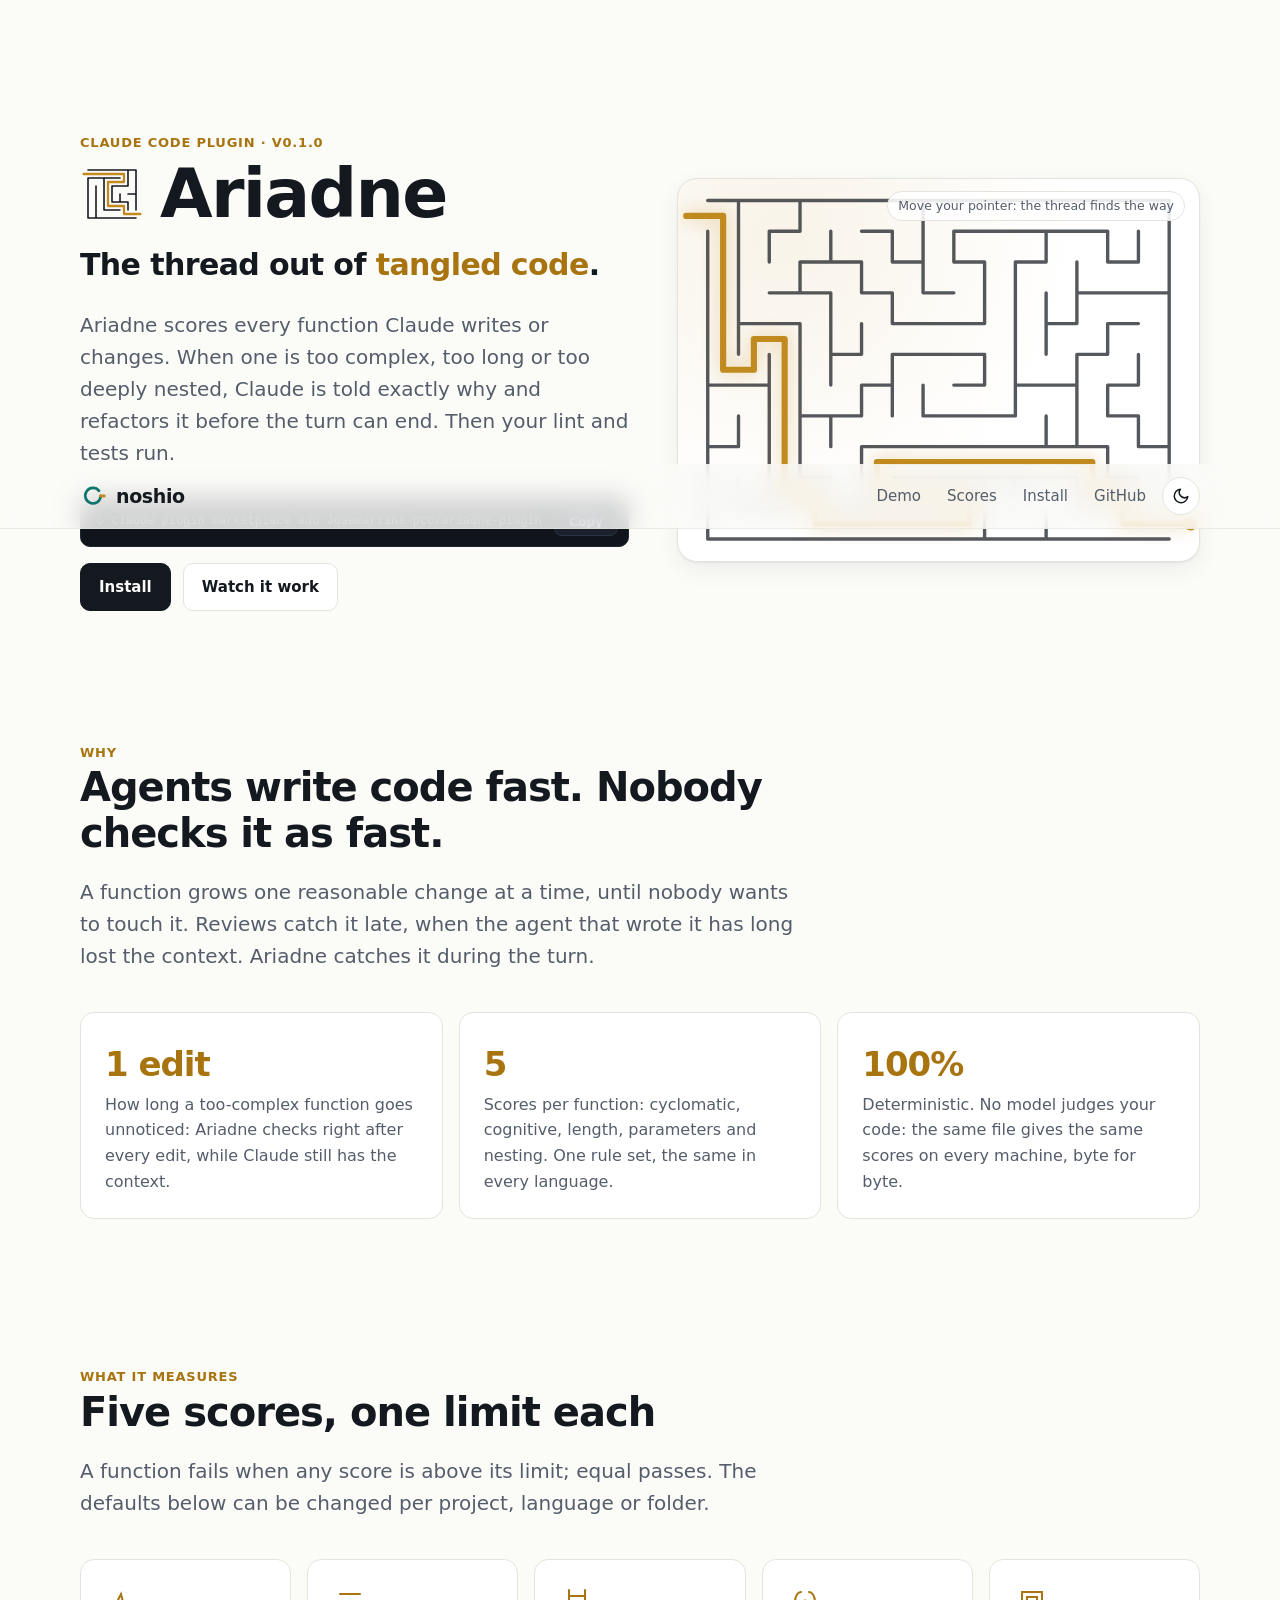
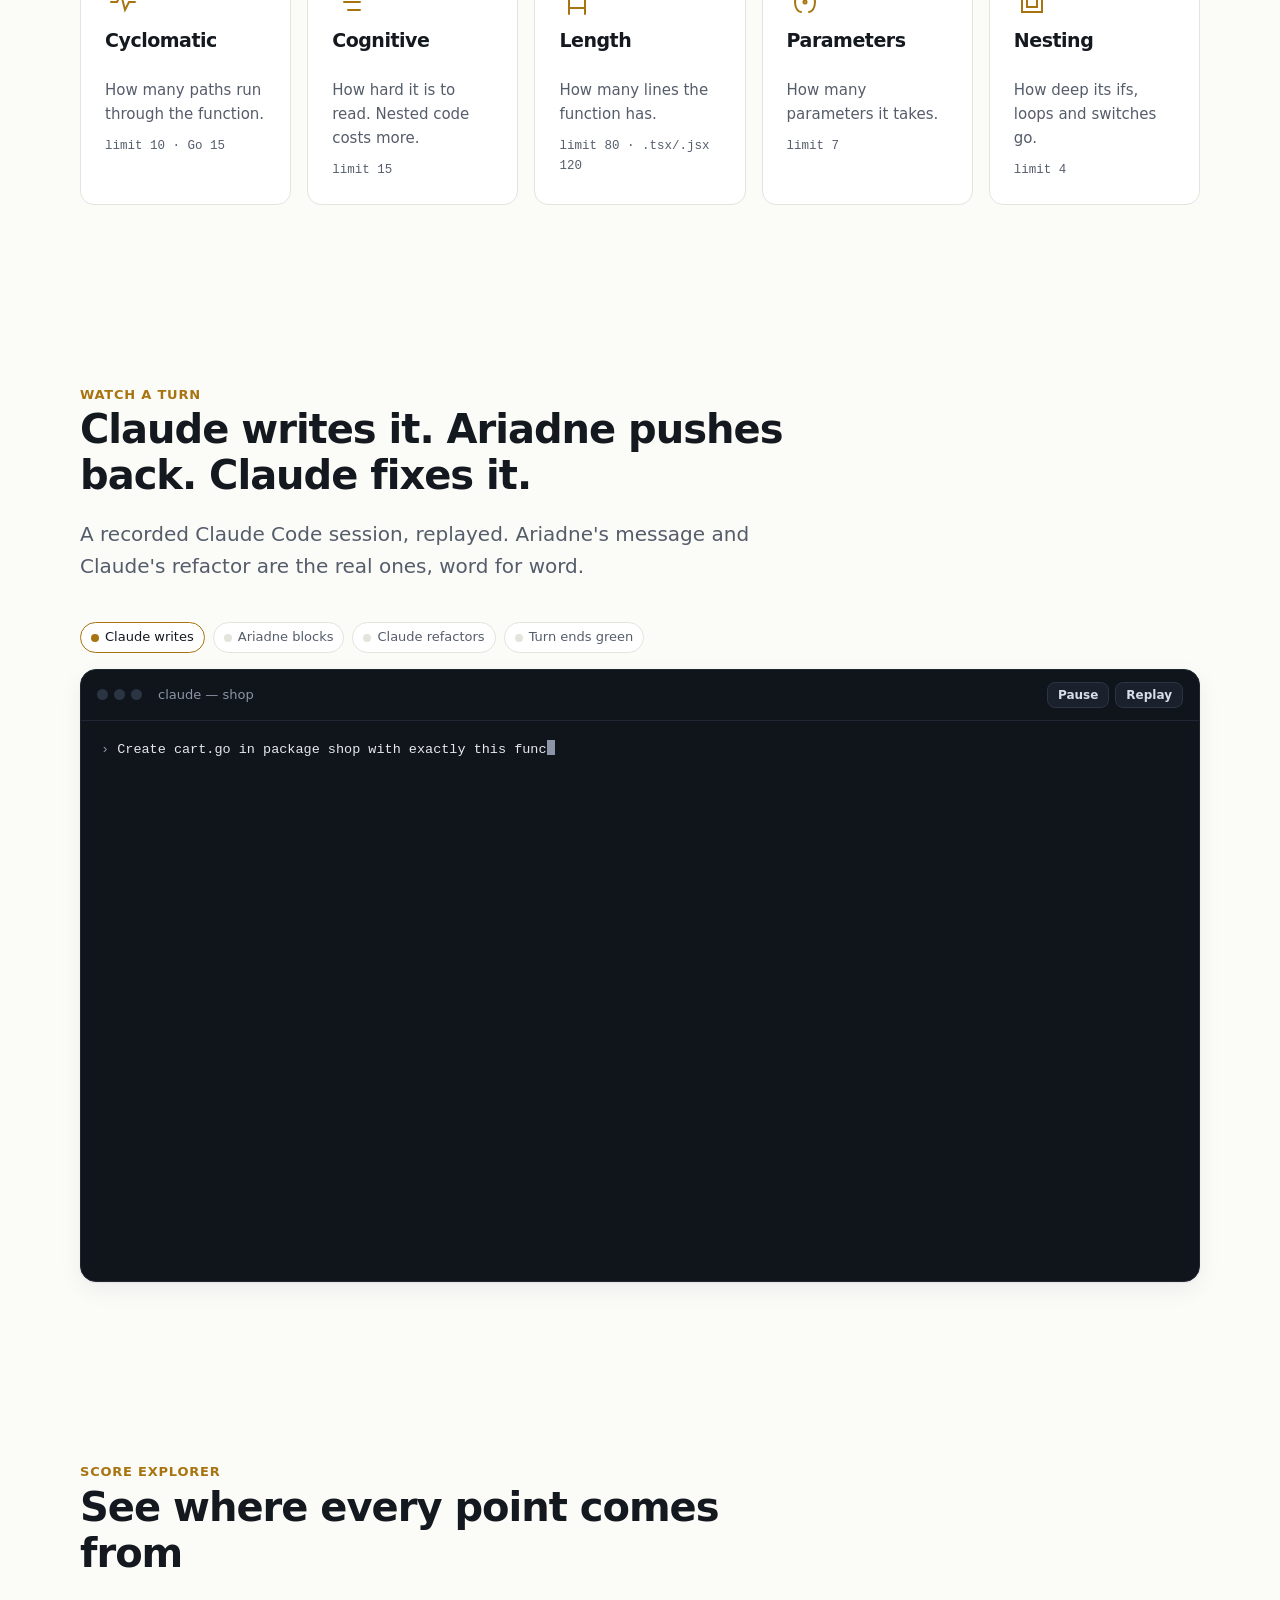
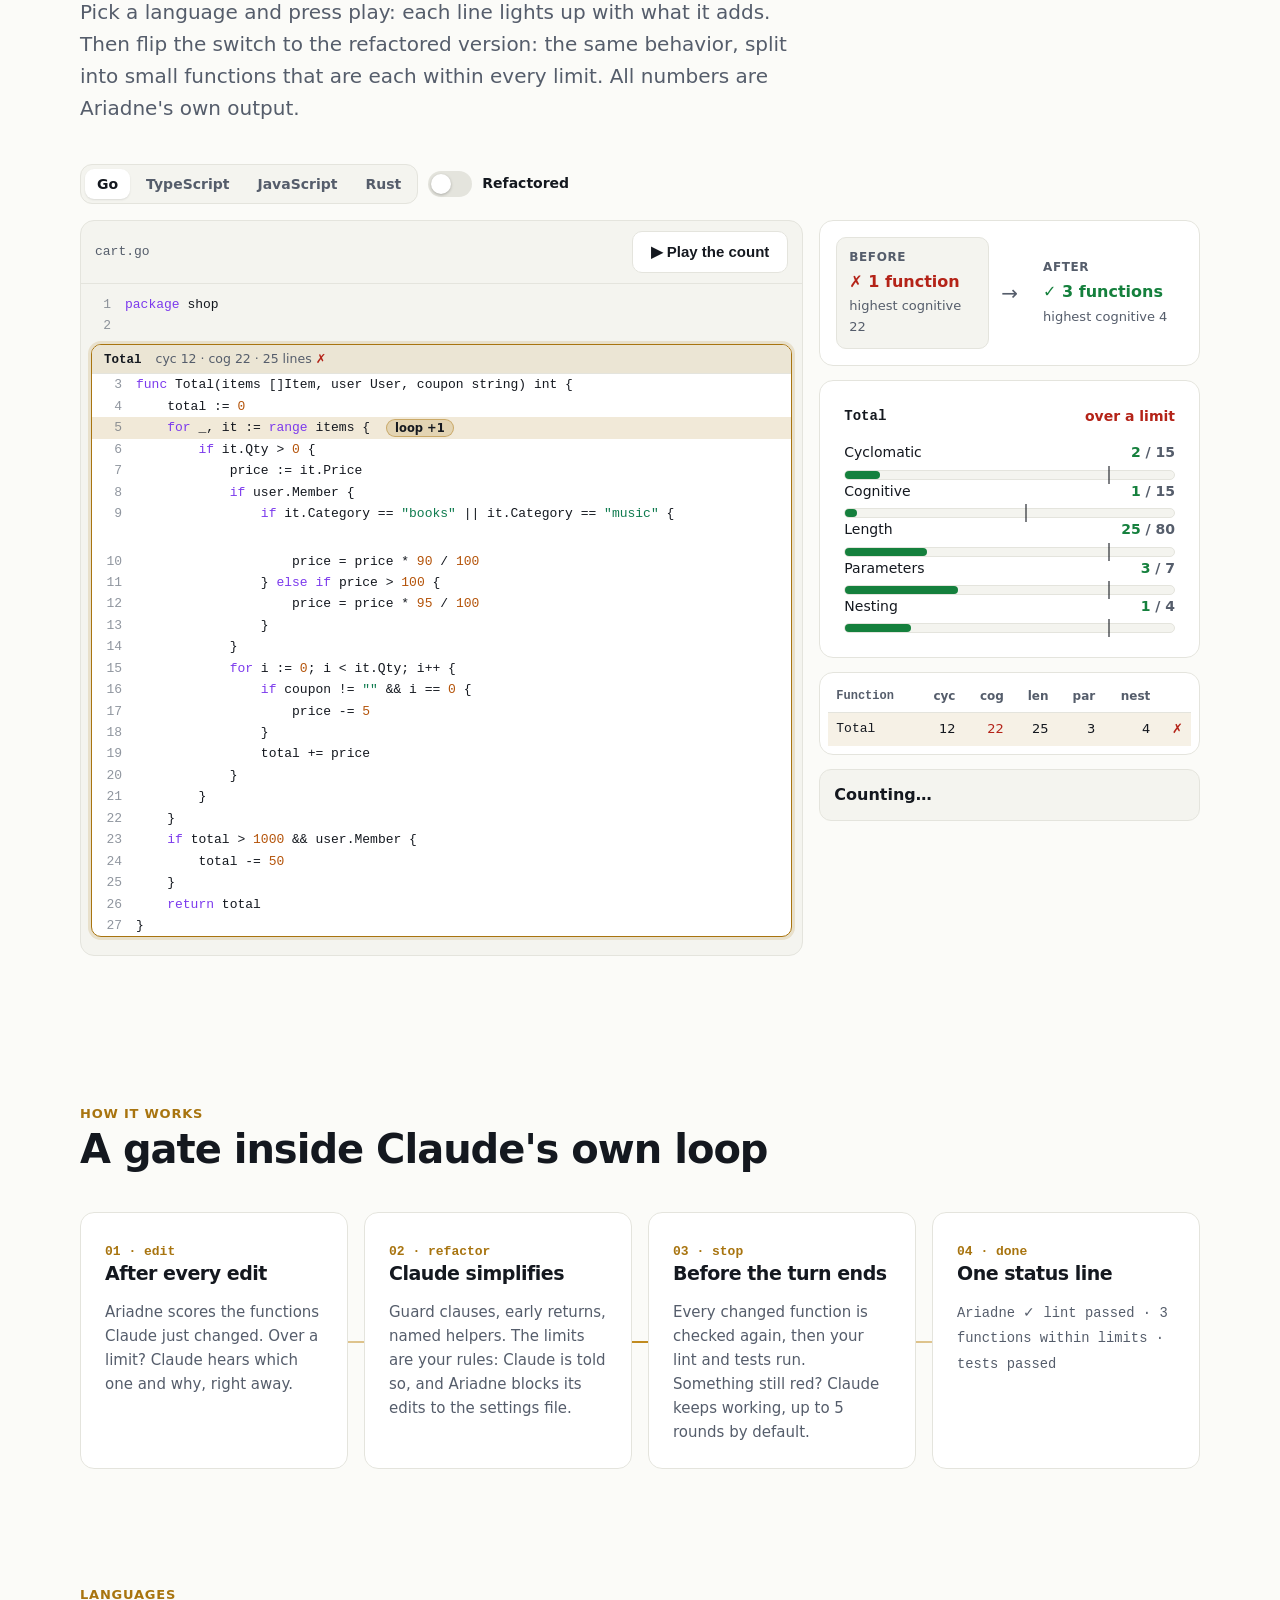
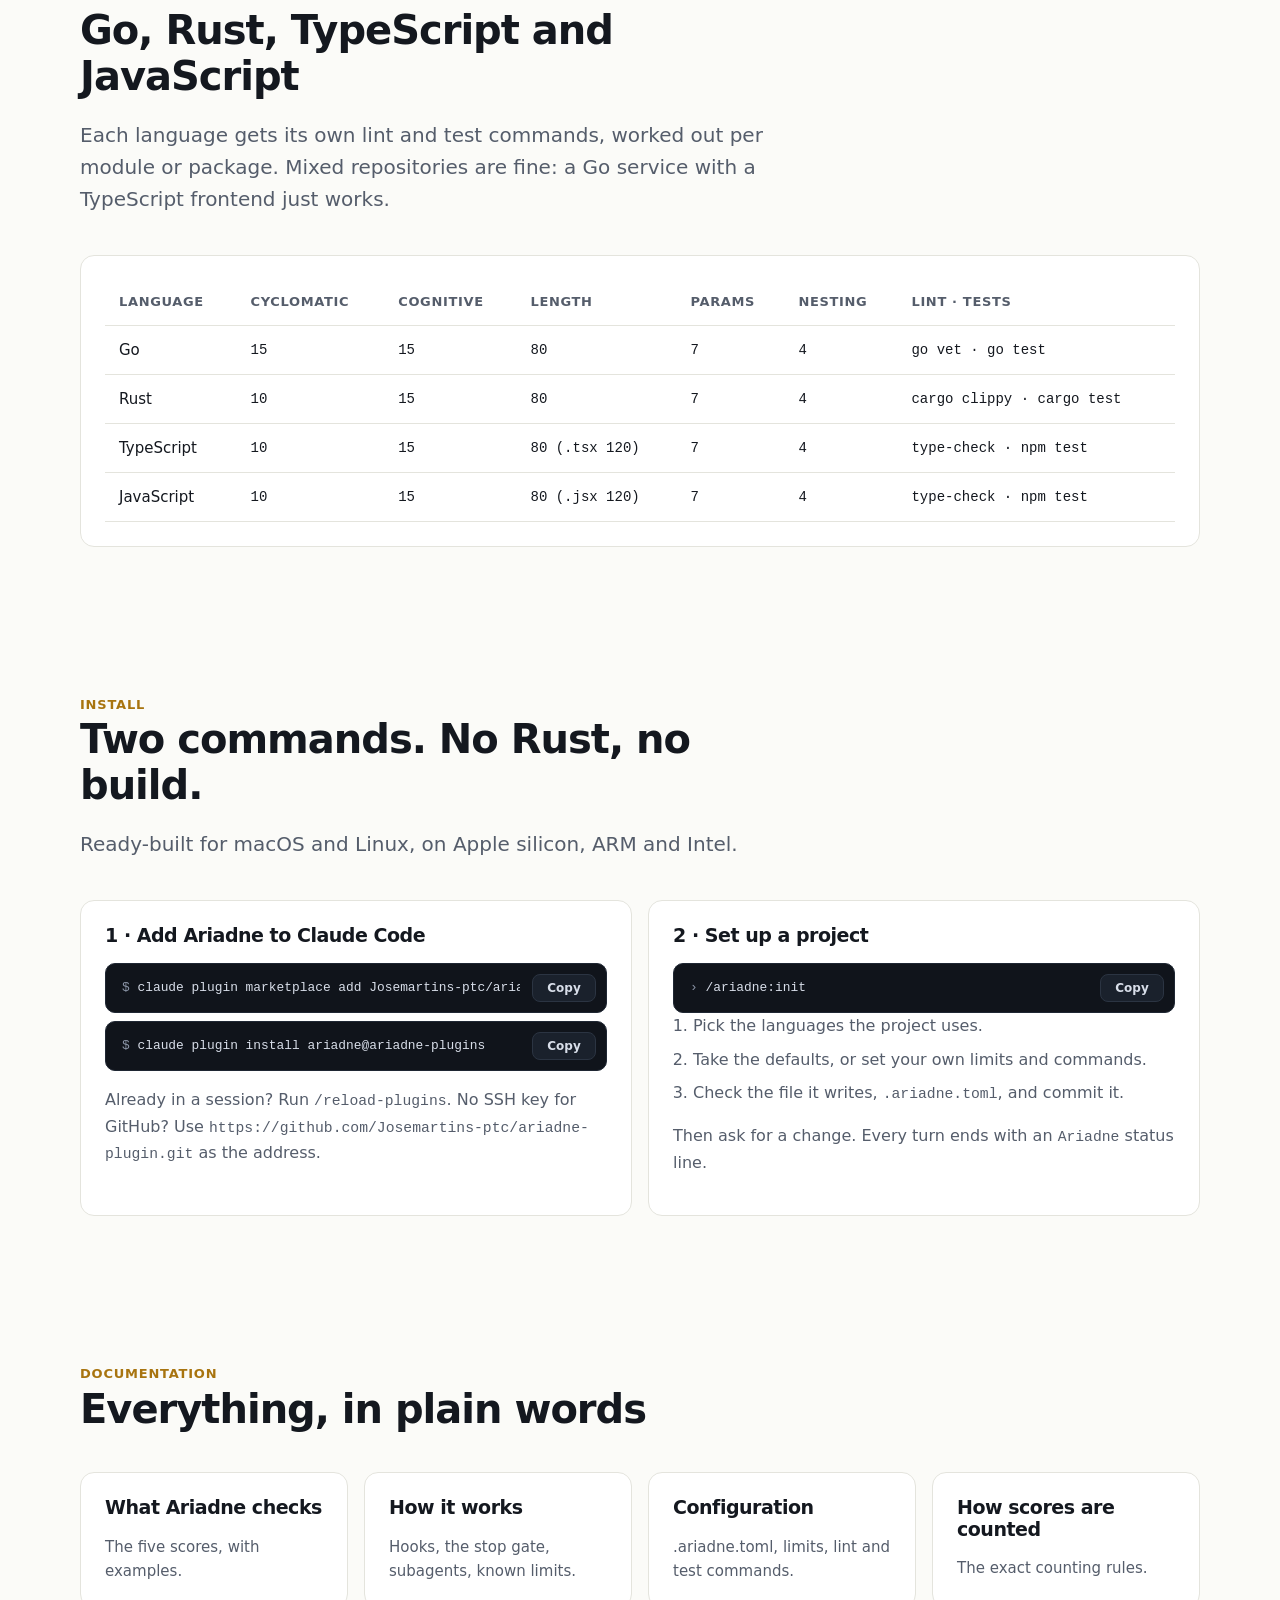
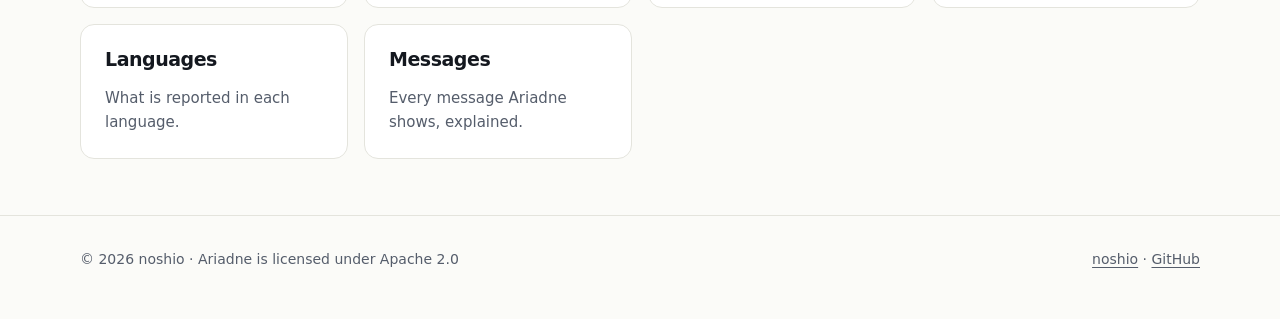
==== commit 4606f5af: "Score explorer: every function in its own frame, before/after scoreboard, badges that wrap" ====
--- a/ariadne/index.html
+++ b/ariadne/index.html
@@ -171,8 +171,8 @@
           <h2>See where every point comes from</h2>
           <p class="lead">
             Pick a language and press play: each line lights up with what it adds. Then flip the
-            switch to the refactored version: the same behavior, every function within its limits.
-            All numbers are Ariadne's own output.
+            switch to the refactored version: the same behavior, split into small functions that
+            are each within every limit. All numbers are Ariadne's own output.
           </p>
         </div>
         <div class="explorer-bar reveal">
@@ -190,8 +190,14 @@
             <div class="code-scroll"><div class="code" id="code"></div></div>
           </div>
           <div class="scoreboard">
-            <div class="fn-list" id="fn-list" aria-label="Functions"></div>
-            <div class="card" id="meters"></div>
+            <div class="card compare" id="compare"></div>
+            <div class="card">
+              <div class="meters-head" id="meters-head"></div>
+              <div id="meters"></div>
+            </div>
+            <div class="card fn-table-card">
+              <table class="fn-table" id="fn-table" aria-label="Every function in the file"></table>
+            </div>
             <div class="verdict" id="verdict" role="status"></div>
           </div>
         </div>
--- a/ariadne/ariadne.css
+++ b/ariadne/ariadne.css
@@ -493,25 +493,28 @@
 
 .code-scroll {
   overflow: auto;
-  max-height: 640px;
+  max-height: 760px;
 }
 
 .code {
   font: 13px/1.65 var(--mono);
   tab-size: 4;
   padding: 10px 0;
-  min-width: max-content;
-}
-
+}
+
+/* One source line: number, code, then its increment badges. Badges that do not fit
+   beside the code move to a row of their own under it (.wrapped, set by explorer.js). */
 .code-line {
-  display: grid;
-  grid-template-columns: 44px auto 1fr;
+  display: flex;
+  flex-wrap: wrap;
   align-items: center;
   padding-right: 16px;
   transition: background 0.25s ease;
 }
 
 .code-line .ln {
+  flex: none;
+  width: 44px;
   text-align: right;
   padding-right: 14px;
   color: color-mix(in srgb, var(--muted) 65%, transparent);
@@ -519,18 +522,77 @@
 }
 
 .code-line .src {
+  flex: none;
   white-space: pre;
 }
 
 .code-line .inc {
-  justify-self: start;
+  display: flex;
+  flex-wrap: wrap;
+  gap: 6px;
   margin-left: 16px;
-  display: inline-flex;
-  gap: 6px;
-}
-
-.code-line.dim {
-  opacity: 0.38;
+}
+
+.code-line.wrapped .inc {
+  margin-left: 44px;
+  padding: 2px 0 6px;
+}
+
+/* Each function in its own frame, with its name and scores on top. */
+.fn-block {
+  margin: 8px 10px;
+  border: 1px solid var(--line);
+  border-radius: 10px;
+  background: var(--surface);
+  overflow: hidden;
+  transition: border-color 0.25s ease, box-shadow 0.25s ease;
+}
+
+.fn-block .code-line {
+  padding-left: 0;
+}
+
+.fn-block.active {
+  border-color: var(--brand);
+  box-shadow: 0 0 0 3px color-mix(in srgb, var(--brand) 16%, transparent);
+}
+
+.fn-head {
+  display: flex;
+  flex-wrap: wrap;
+  justify-content: flex-start;
+  align-items: baseline;
+  gap: 4px 14px;
+  width: 100%;
+  border: 0;
+  border-bottom: 1px solid var(--line);
+  background: var(--surface-2);
+  color: var(--text);
+  padding: 6px 12px;
+  font: 600 12.5px var(--font);
+  text-align: left;
+  cursor: pointer;
+}
+
+.fn-head .fn-name {
+  font-family: var(--mono);
+}
+
+.fn-head .fn-scores {
+  color: var(--muted);
+  font-weight: 500;
+}
+
+.fn-block.active .fn-head {
+  background: color-mix(in srgb, var(--brand) 12%, var(--surface-2));
+}
+
+.ok {
+  color: var(--ok);
+}
+
+.no {
+  color: var(--bad);
 }
 
 .code-line.hot {
@@ -606,38 +668,95 @@
   gap: 14px;
 }
 
-.fn-list {
-  display: flex;
-  flex-wrap: wrap;
-  gap: 6px;
-}
-
-.fn-list button {
-  border: 1px solid var(--line);
-  background: var(--surface);
-  color: var(--muted);
-  font: 600 13px var(--mono);
-  border-radius: 8px;
-  padding: 5px 9px;
+.compare {
+  display: flex;
+  align-items: center;
+  gap: 12px;
+  padding: 16px;
+}
+
+.compare .side {
+  flex: 1;
+  display: grid;
+  gap: 2px;
+  padding: 10px 12px;
+  border-radius: 10px;
+  border: 1px solid transparent;
+}
+
+.compare .side.current {
+  border-color: var(--line);
+  background: var(--surface-2);
+}
+
+.compare .side-label {
+  font-size: 12px;
+  font-weight: 600;
+  letter-spacing: 0.05em;
+  text-transform: uppercase;
+  color: var(--muted);
+}
+
+.compare .side .muted {
+  font-size: 13px;
+}
+
+.compare .arrow {
+  color: var(--muted);
+  font-size: 20px;
+}
+
+.meters-head {
+  display: flex;
+  justify-content: space-between;
+  gap: 8px;
+  margin-bottom: 14px;
+  font-weight: 650;
+  font-size: 14px;
+}
+
+.meters-head span:first-child {
+  font-family: var(--mono);
+}
+
+.fn-table-card {
+  padding: 8px;
+  overflow-x: auto;
+}
+
+.fn-table {
+  width: 100%;
+  border-collapse: collapse;
+  font-size: 13px;
+}
+
+.fn-table th,
+.fn-table td {
+  padding: 6px 8px;
+  text-align: right;
+  font-variant-numeric: tabular-nums;
+}
+
+.fn-table th:first-child,
+.fn-table td:first-child {
+  text-align: left;
+  font-family: var(--mono);
+}
+
+.fn-table th {
+  color: var(--muted);
+  font-weight: 600;
+  font-size: 12px;
+}
+
+.fn-table tbody tr {
   cursor: pointer;
-}
-
-.fn-list button[aria-pressed="true"] {
-  color: var(--text);
-  border-color: var(--brand);
-}
-
-.fn-list button .ok {
-  color: var(--ok);
-}
-
-.fn-list button .no {
-  color: var(--bad);
-}
-
-#meters {
-  display: grid;
-  gap: 16px;
+  border-top: 1px solid var(--line);
+}
+
+.fn-table tbody tr:hover,
+.fn-table tbody tr.active {
+  background: color-mix(in srgb, var(--brand) 10%, transparent);
 }
 
 .meter {
@@ -866,6 +985,7 @@
   .badge,
   .meter-fill,
   .code-line,
+  .fn-block,
   .docs a.card {
     transition: none;
   }
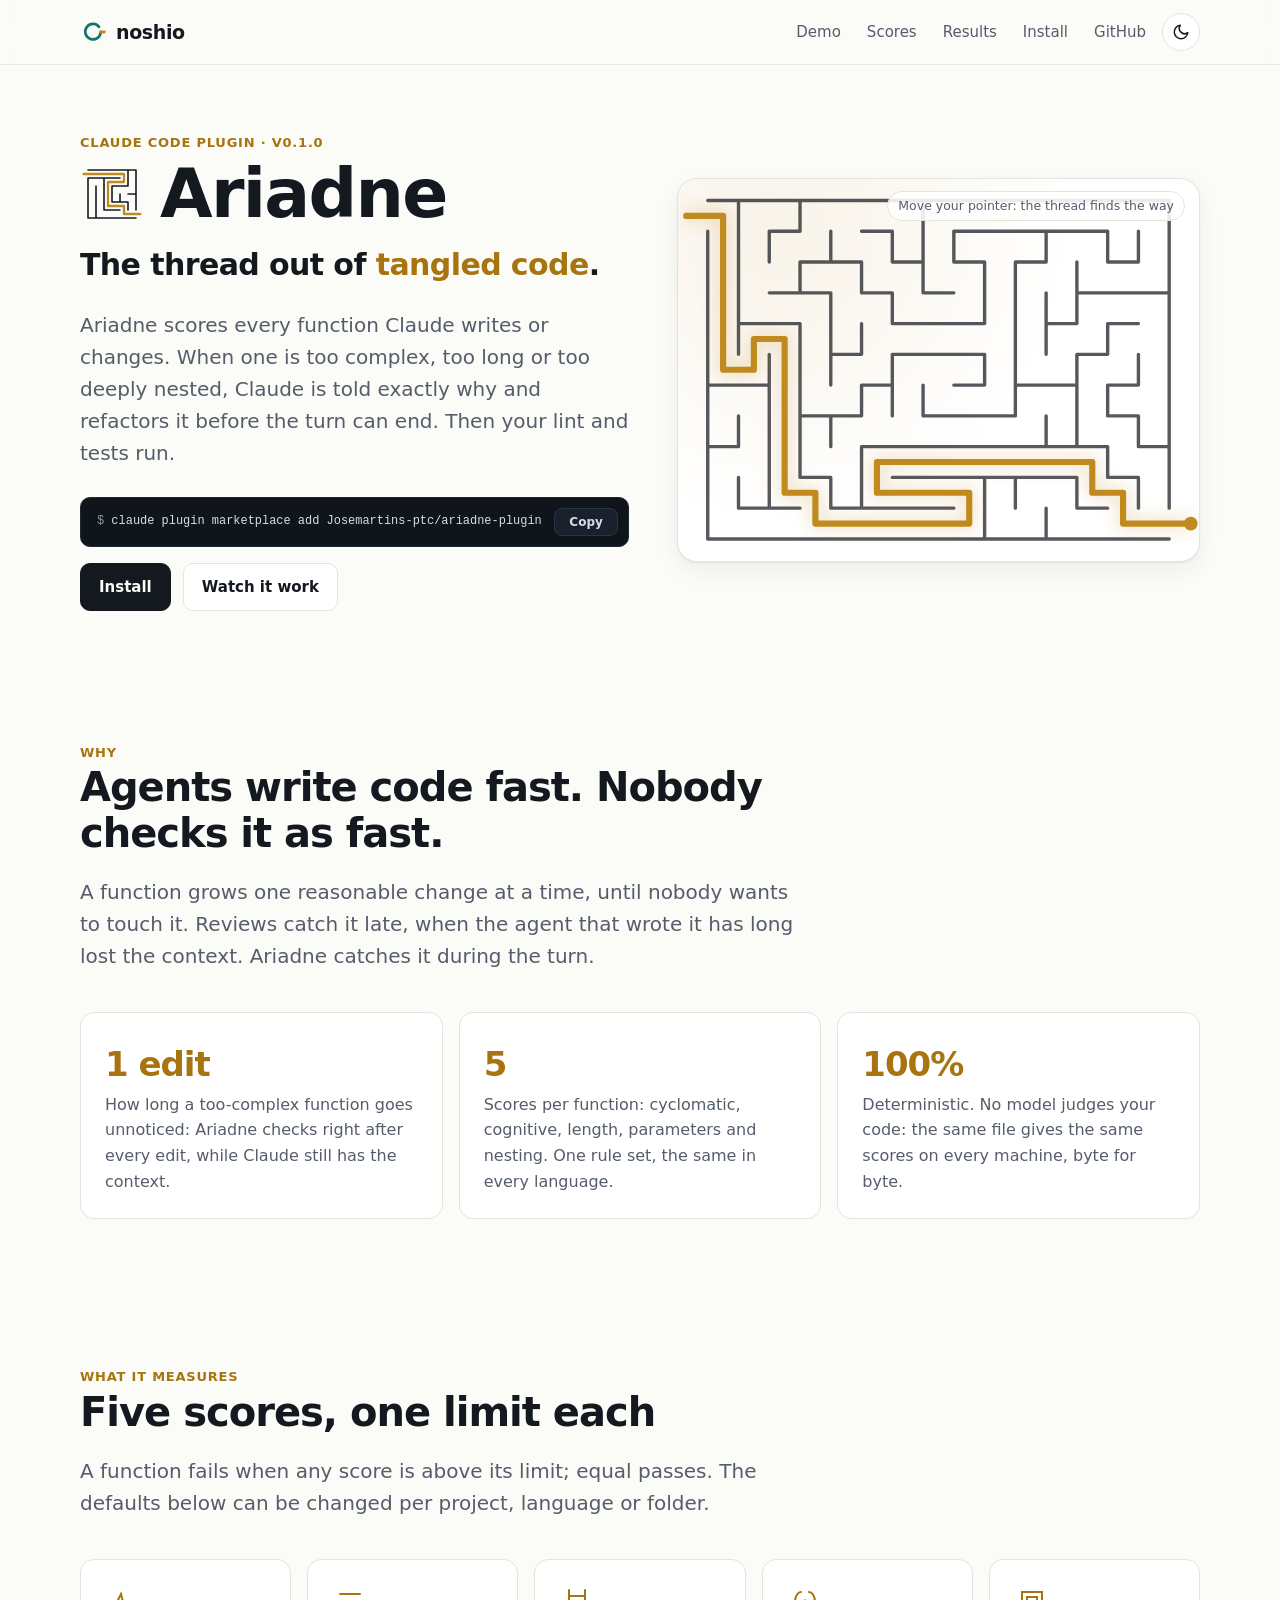
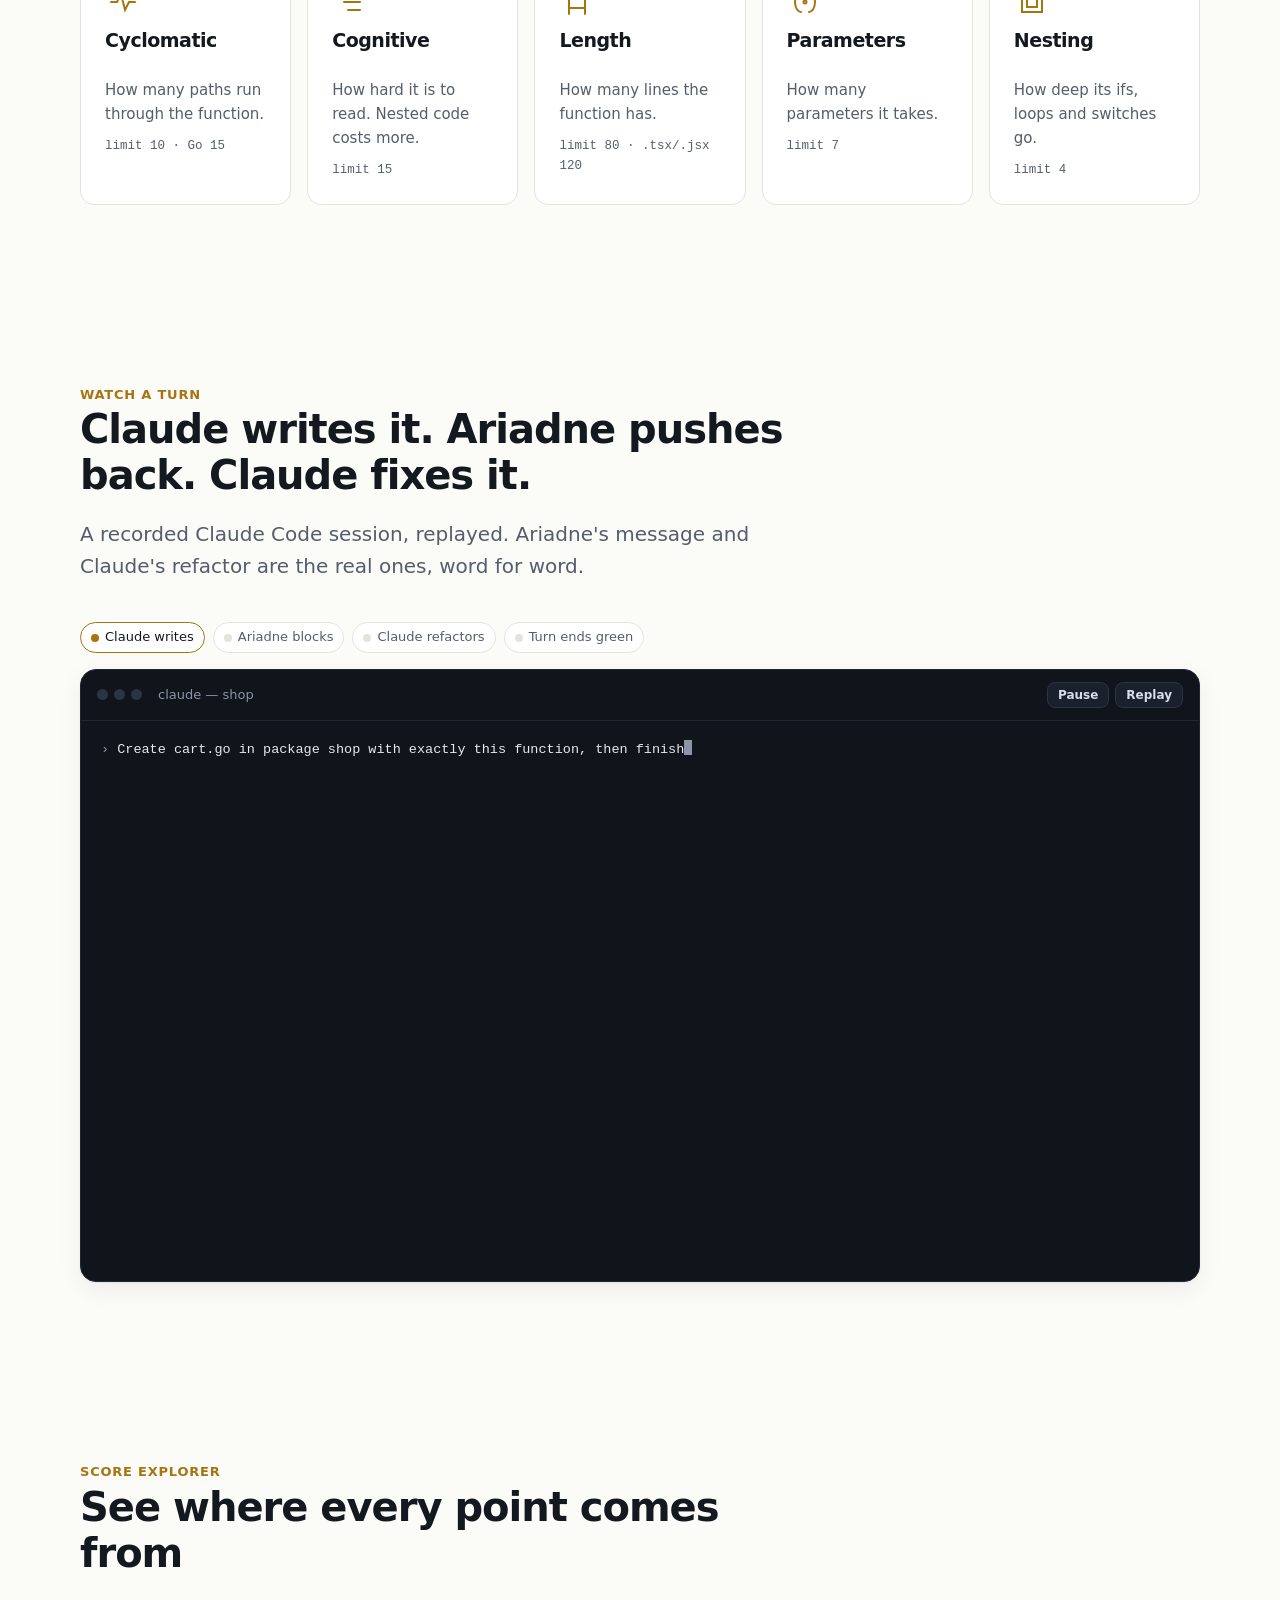
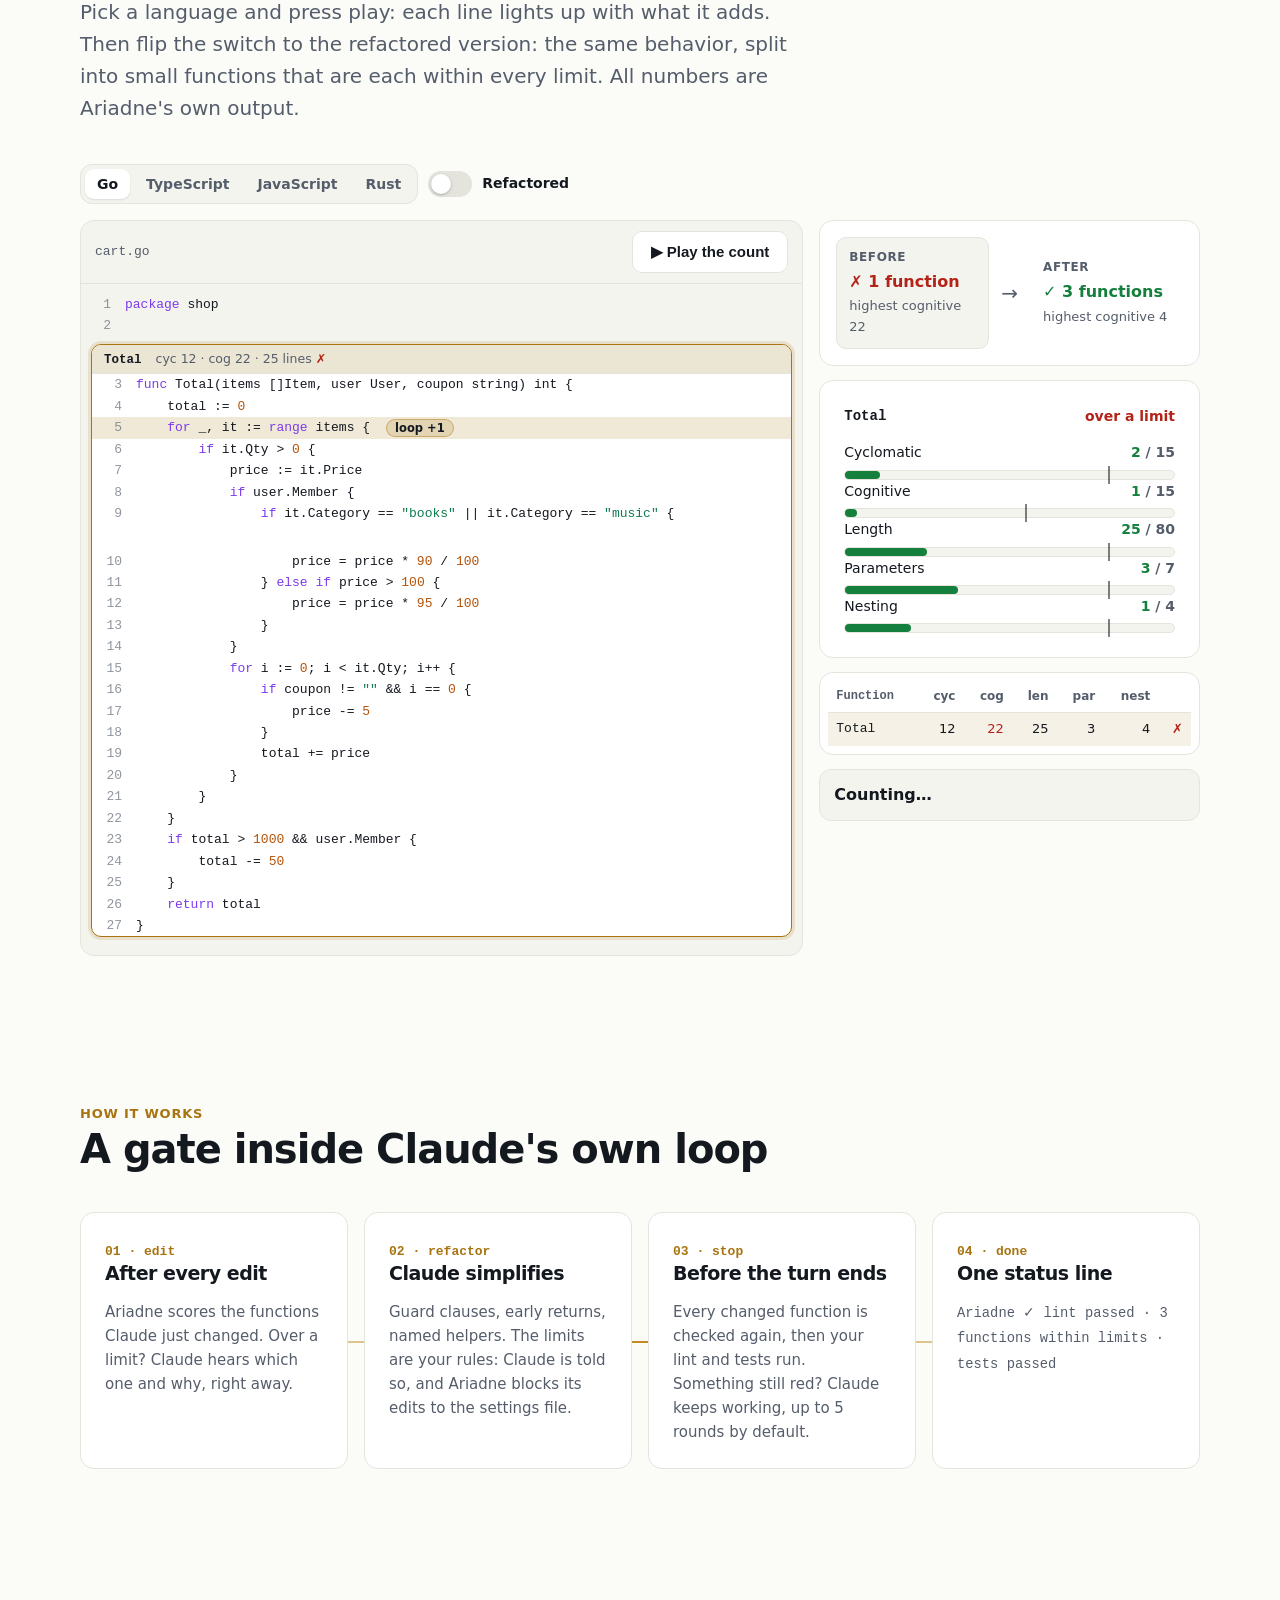
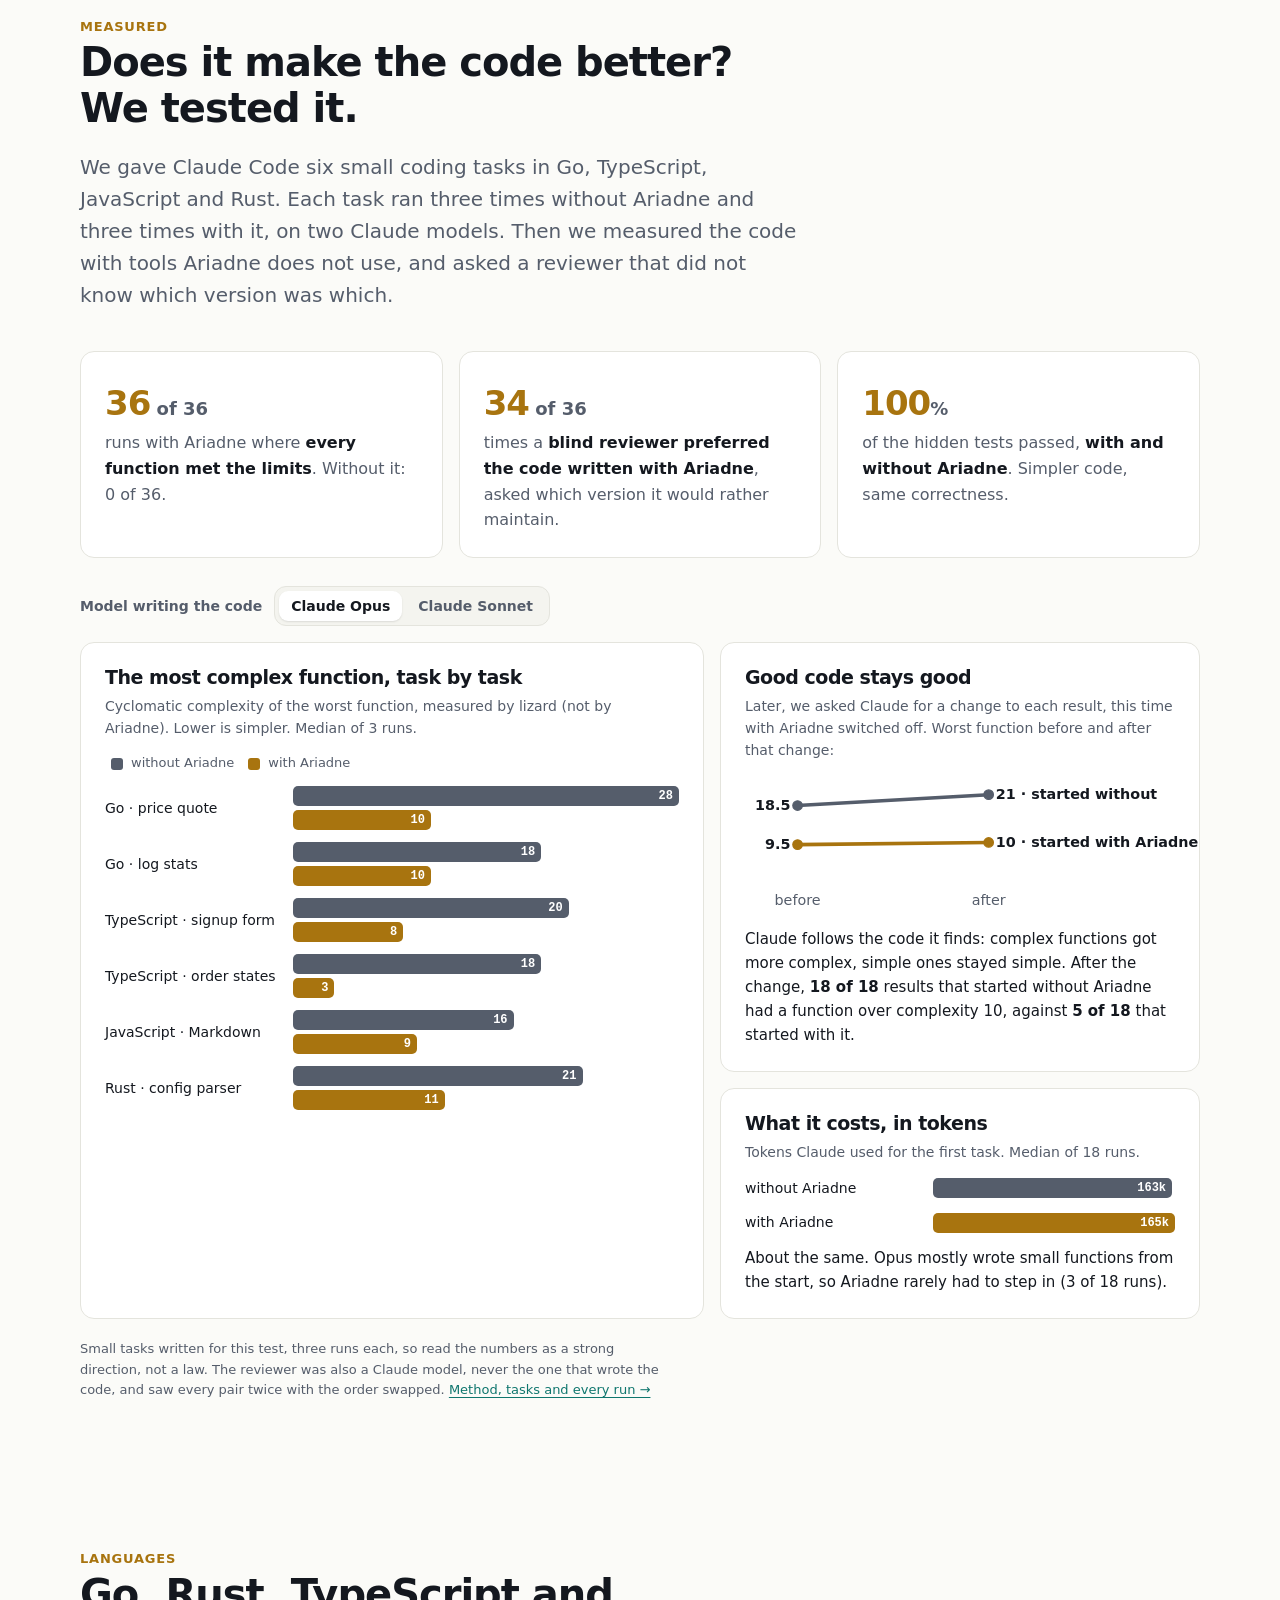
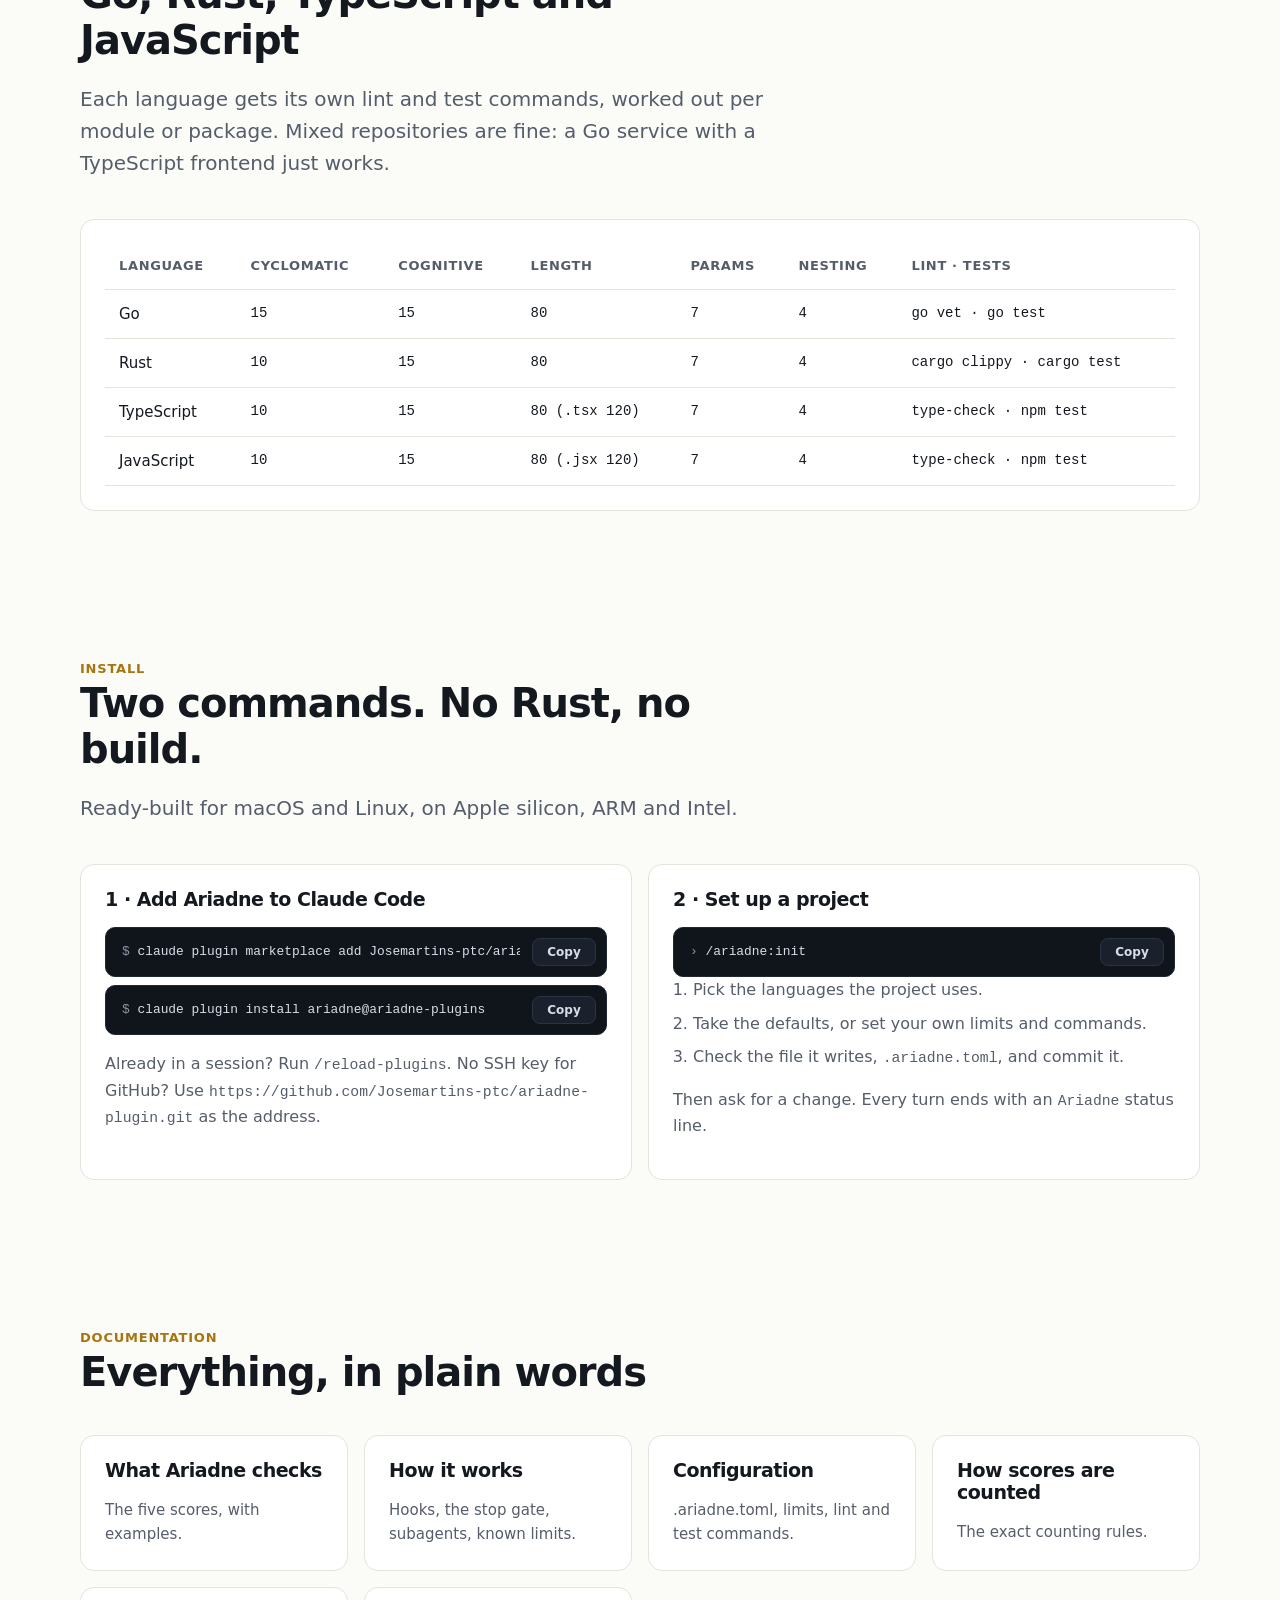
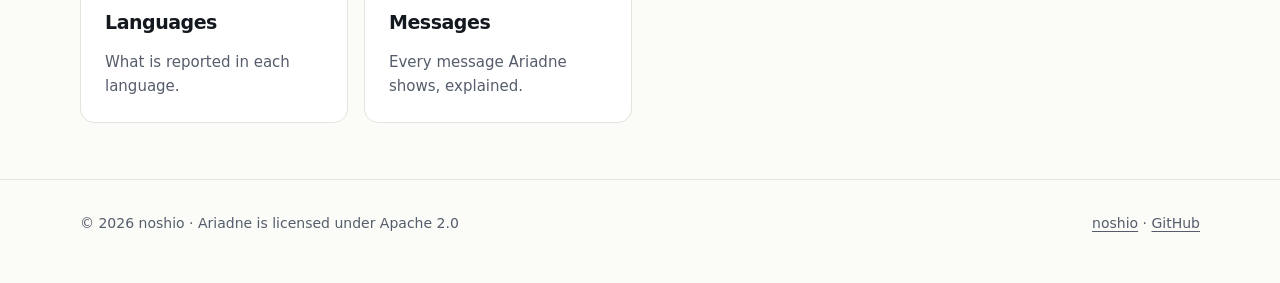
==== commit 126ccab9: "Ariadne: measured results section" ====
--- a/ariadne/index.html
+++ b/ariadne/index.html
@@ -22,6 +22,7 @@
       <nav class="site-nav" aria-label="Main">
         <a href="#demo" class="hide-sm">Demo</a>
         <a href="#explorer" class="hide-sm">Scores</a>
+        <a href="#measured" class="hide-sm">Results</a>
         <a href="#install">Install</a>
         <a href="https://github.com/Josemartins-ptc/ariadne-plugin" class="hide-sm">GitHub</a>
         <button class="theme-toggle" type="button" data-theme-toggle></button>
@@ -237,6 +238,62 @@
       </div>
     </section>
 
+    <!-- Measured -->
+    <section id="measured">
+      <div class="wrap">
+        <div class="section-head reveal">
+          <span class="eyebrow">Measured</span>
+          <h2>Does it make the code better? We tested it.</h2>
+          <p class="lead">We gave Claude Code six small coding tasks in Go, TypeScript, JavaScript and Rust. Each task ran three times without Ariadne and three times with it, on two Claude models. Then we measured the code with tools Ariadne does not use, and asked a reviewer that did not know which version was which.</p>
+        </div>
+
+        <div class="problem m-stats">
+          <div class="card reveal">
+            <div class="big">36<small> of 36</small></div>
+            <p>runs with Ariadne where <strong>every function met the limits</strong>. Without it: 0 of 36.</p>
+          </div>
+          <div class="card reveal" data-delay="1">
+            <div class="big">34<small> of 36</small></div>
+            <p>times a <strong>blind reviewer preferred the code written with Ariadne</strong>, asked which version it would rather maintain.</p>
+          </div>
+          <div class="card reveal" data-delay="2">
+            <div class="big">100<small>%</small></div>
+            <p>of the hidden tests passed, <strong>with and without Ariadne</strong>. Simpler code, same correctness.</p>
+          </div>
+        </div>
+
+        <div class="m-toolbar reveal">
+          <span class="m-toolbar-label">Model writing the code</span>
+          <div class="tabs" role="tablist" aria-label="Model" id="m-model"></div>
+        </div>
+
+        <div class="m-grid">
+          <div class="card m-card reveal">
+            <h3>The most complex function, task by task</h3>
+            <p class="m-note">Cyclomatic complexity of the worst function, measured by lizard (not by Ariadne). Lower is simpler. Median of 3 runs.</p>
+            <div class="m-legend"><span class="m-key m-without"></span>without Ariadne <span class="m-key m-with"></span>with Ariadne</div>
+            <div class="m-bars" id="m-tasks"></div>
+          </div>
+
+          <div class="card m-card reveal">
+            <h3>Good code stays good</h3>
+            <p class="m-note">Later, we asked Claude for a change to each result, this time with Ariadne switched off. Worst function before and after that change:</p>
+            <div class="m-slopes" id="m-after"></div>
+            <p class="m-takeaway" id="m-after-text"></p>
+          </div>
+
+          <div class="card m-card reveal">
+            <h3>What it costs, in tokens</h3>
+            <p class="m-note">Tokens Claude used for the first task. Median of 18 runs.</p>
+            <div class="m-bars" id="m-tokens"></div>
+            <p class="m-takeaway" id="m-tokens-text"></p>
+          </div>
+        </div>
+
+        <p class="m-fine reveal">Small tasks written for this test, three runs each, so read the numbers as a strong direction, not a law. The reviewer was also a Claude model, never the one that wrote the code, and saw every pair twice with the order swapped. <a href="https://github.com/Josemartins-ptc/ariadne-plugin/tree/main/evaluation">Method, tasks and every run →</a></p>
+      </div>
+    </section>
+
     <!-- Languages -->
     <section class="section-tight">
       <div class="wrap">
@@ -330,5 +387,6 @@
   <script src="maze.js"></script>
   <script src="demo.js"></script>
   <script src="explorer.js"></script>
+  <script src="measured.js"></script>
 </body>
 </html>
--- a/ariadne/ariadne.css
+++ b/ariadne/ariadne.css
@@ -998,3 +998,188 @@
     scroll-behavior: auto;
   }
 }
+
+/* Measured */
+
+.m-stats {
+  margin-bottom: 28px;
+}
+
+.m-stats .big small {
+  font-size: 18px;
+  color: var(--muted);
+  font-weight: 600;
+  letter-spacing: 0;
+}
+
+.m-stats strong {
+  color: var(--text);
+}
+
+.m-toolbar {
+  display: flex;
+  align-items: center;
+  gap: 12px;
+  flex-wrap: wrap;
+  margin-bottom: 16px;
+}
+
+.m-toolbar-label {
+  font-weight: 600;
+  font-size: 14px;
+  color: var(--muted);
+}
+
+.m-grid {
+  display: grid;
+  grid-template-columns: 1.3fr 1fr;
+  gap: 16px;
+}
+
+.m-grid .m-card:first-child {
+  grid-row: span 2;
+}
+
+.m-card h3 {
+  margin: 0 0 6px;
+}
+
+.m-note {
+  margin: 0 0 14px;
+  color: var(--muted);
+  font-size: 14px;
+}
+
+.m-takeaway {
+  margin: 12px 0 0;
+  font-size: 15px;
+}
+
+.m-legend {
+  display: flex;
+  align-items: center;
+  gap: 8px;
+  flex-wrap: wrap;
+  font-size: 13px;
+  color: var(--muted);
+  margin-bottom: 12px;
+}
+
+.m-key {
+  display: inline-block;
+  width: 12px;
+  height: 12px;
+  border-radius: 3px;
+  margin-left: 6px;
+}
+
+.m-row {
+  display: grid;
+  grid-template-columns: minmax(0, 11em) 1fr;
+  gap: 12px;
+  align-items: center;
+  margin-bottom: 12px;
+}
+
+.m-label {
+  font-size: 14px;
+}
+
+.m-pair {
+  display: grid;
+  gap: 4px;
+}
+
+.m-bar {
+  display: block;
+  height: 20px;
+  width: var(--w);
+  min-width: 2.2em;
+  border-radius: 5px;
+  position: relative;
+  transition: width 0.5s ease;
+}
+
+.m-bar b {
+  position: absolute;
+  right: 6px;
+  top: 50%;
+  transform: translateY(-50%);
+  font: 600 12px var(--mono);
+  color: #fff;
+}
+
+.m-without,
+.m-key.m-without {
+  background: var(--muted);
+}
+
+.m-with,
+.m-key.m-with {
+  background: var(--brand);
+}
+
+:root[data-theme="dark"] .m-bar b {
+  color: var(--bg);
+}
+
+@media (prefers-color-scheme: dark) {
+  :root:not([data-theme="light"]) .m-bar b {
+    color: var(--bg);
+  }
+}
+
+.m-slopes svg {
+  width: 100%;
+  height: auto;
+  overflow: visible;
+}
+
+.m-slopes line {
+  stroke-width: 3;
+  stroke-linecap: round;
+}
+
+.m-slopes text {
+  font: 600 12px var(--font);
+  fill: var(--text);
+}
+
+.m-slopes .m-axis {
+  fill: var(--muted);
+  font-weight: 500;
+}
+
+.m-slopes .m-without line,
+.m-slopes .m-without circle {
+  stroke: var(--muted);
+  fill: var(--muted);
+}
+
+.m-slopes .m-with line,
+.m-slopes .m-with circle {
+  stroke: var(--brand);
+  fill: var(--brand);
+}
+
+.m-slopes g.m-without,
+.m-slopes g.m-with {
+  background: none;
+}
+
+.m-fine {
+  margin: 20px 0 0;
+  font-size: 13px;
+  color: var(--muted);
+  max-width: 70ch;
+}
+
+@media (max-width: 900px) {
+  .m-grid {
+    grid-template-columns: 1fr;
+  }
+
+  .m-grid .m-card:first-child {
+    grid-row: auto;
+  }
+}
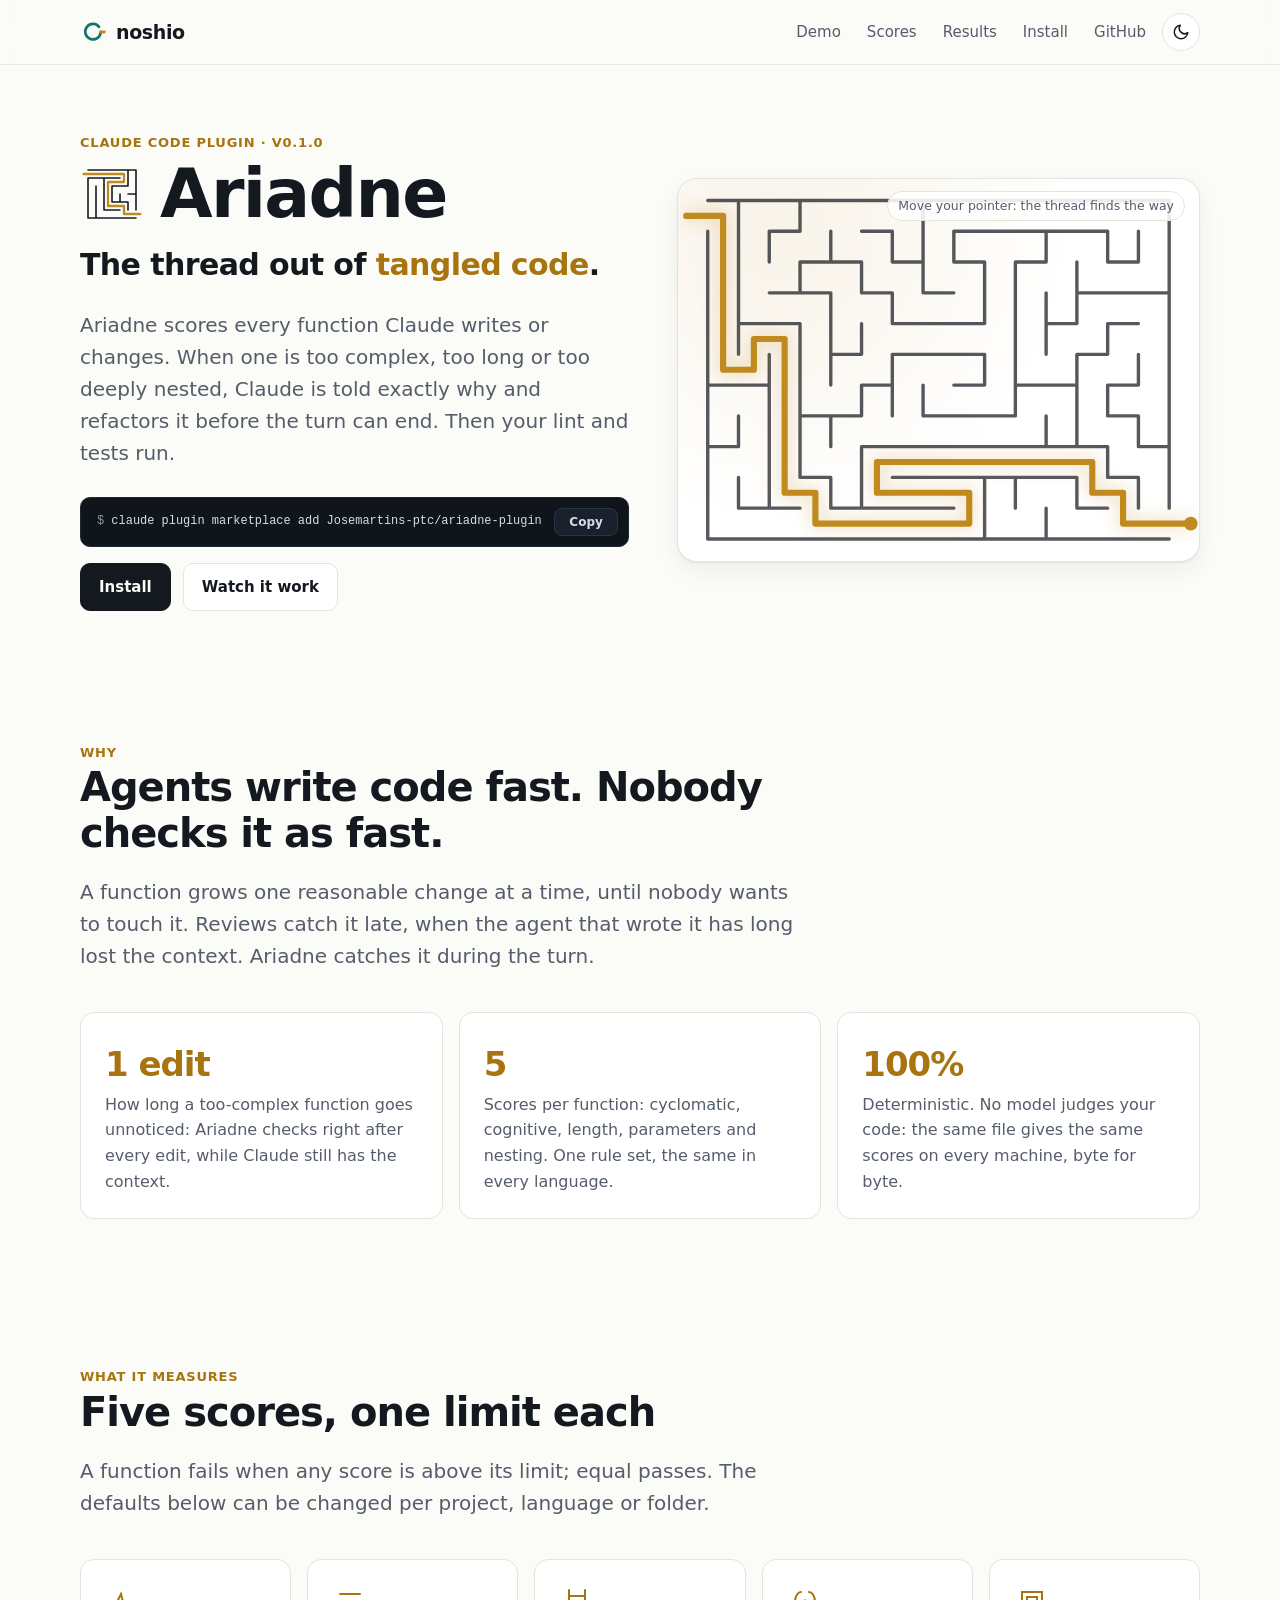
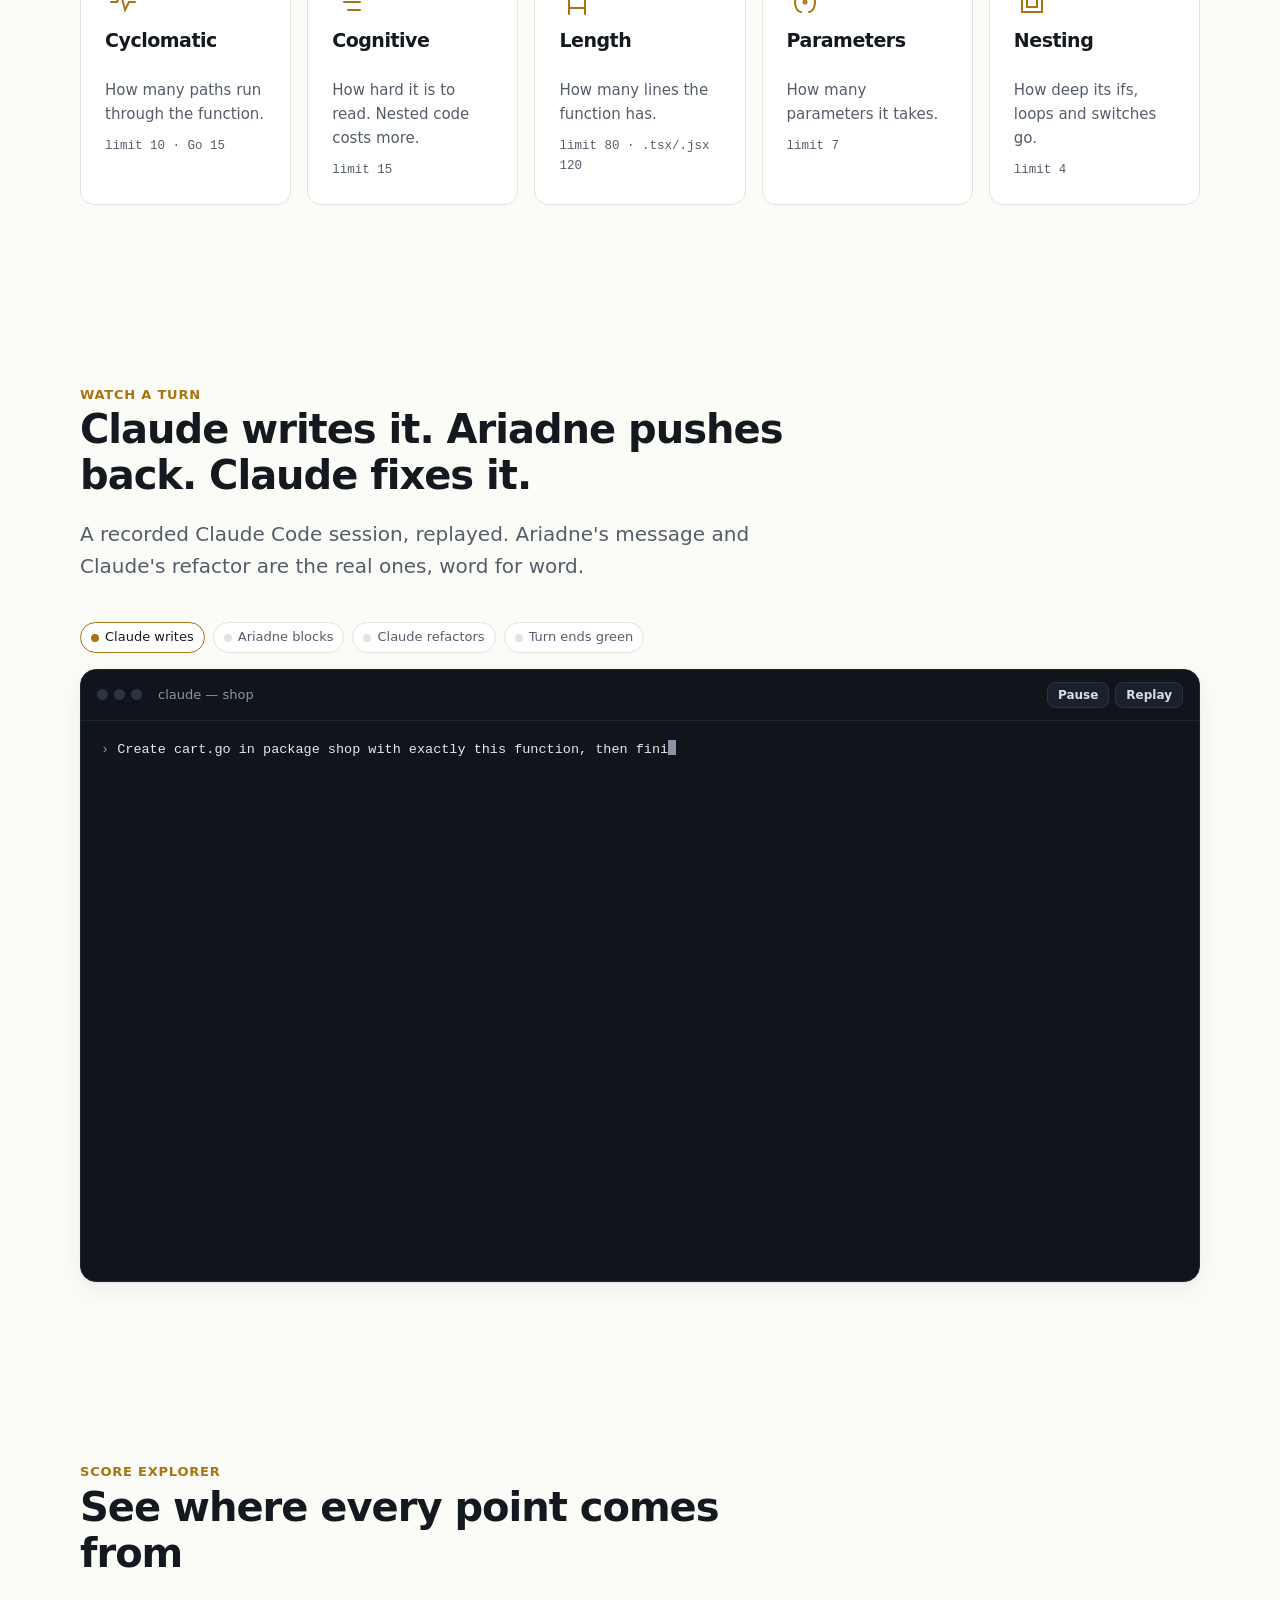
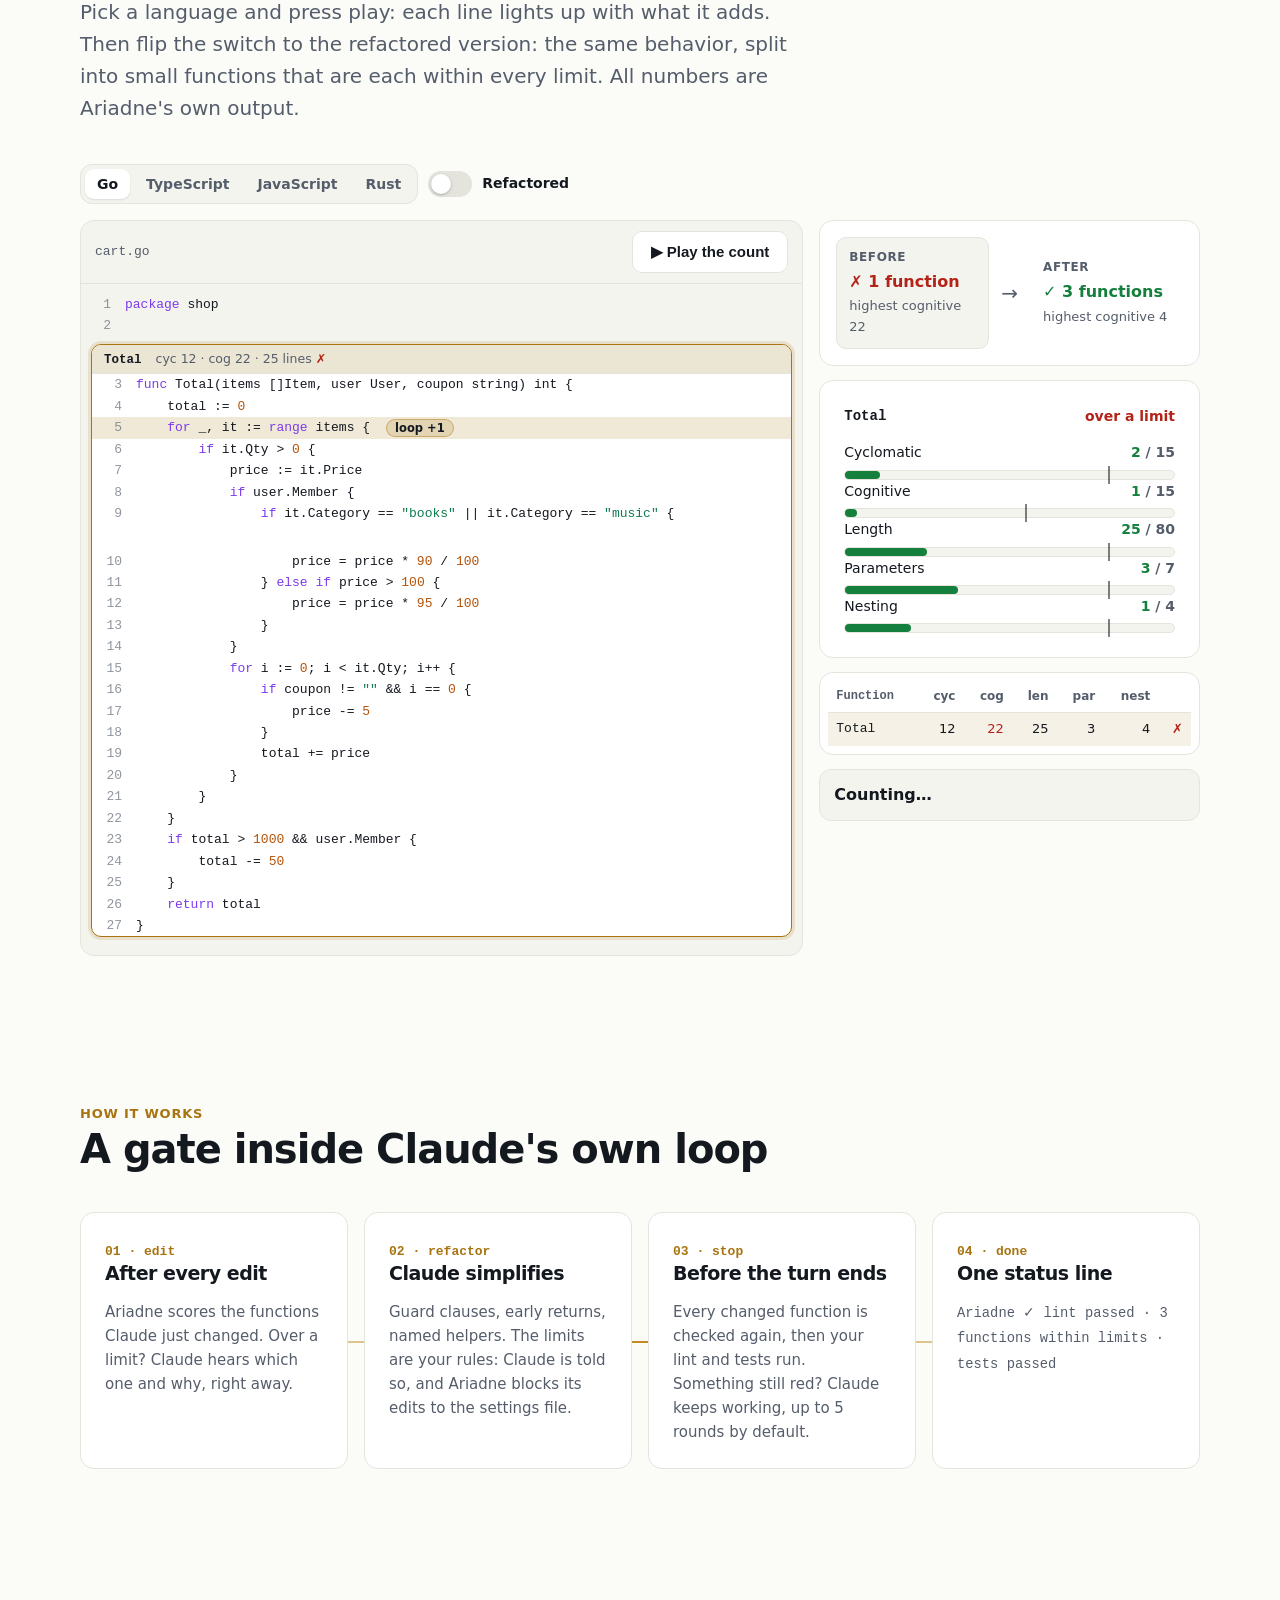
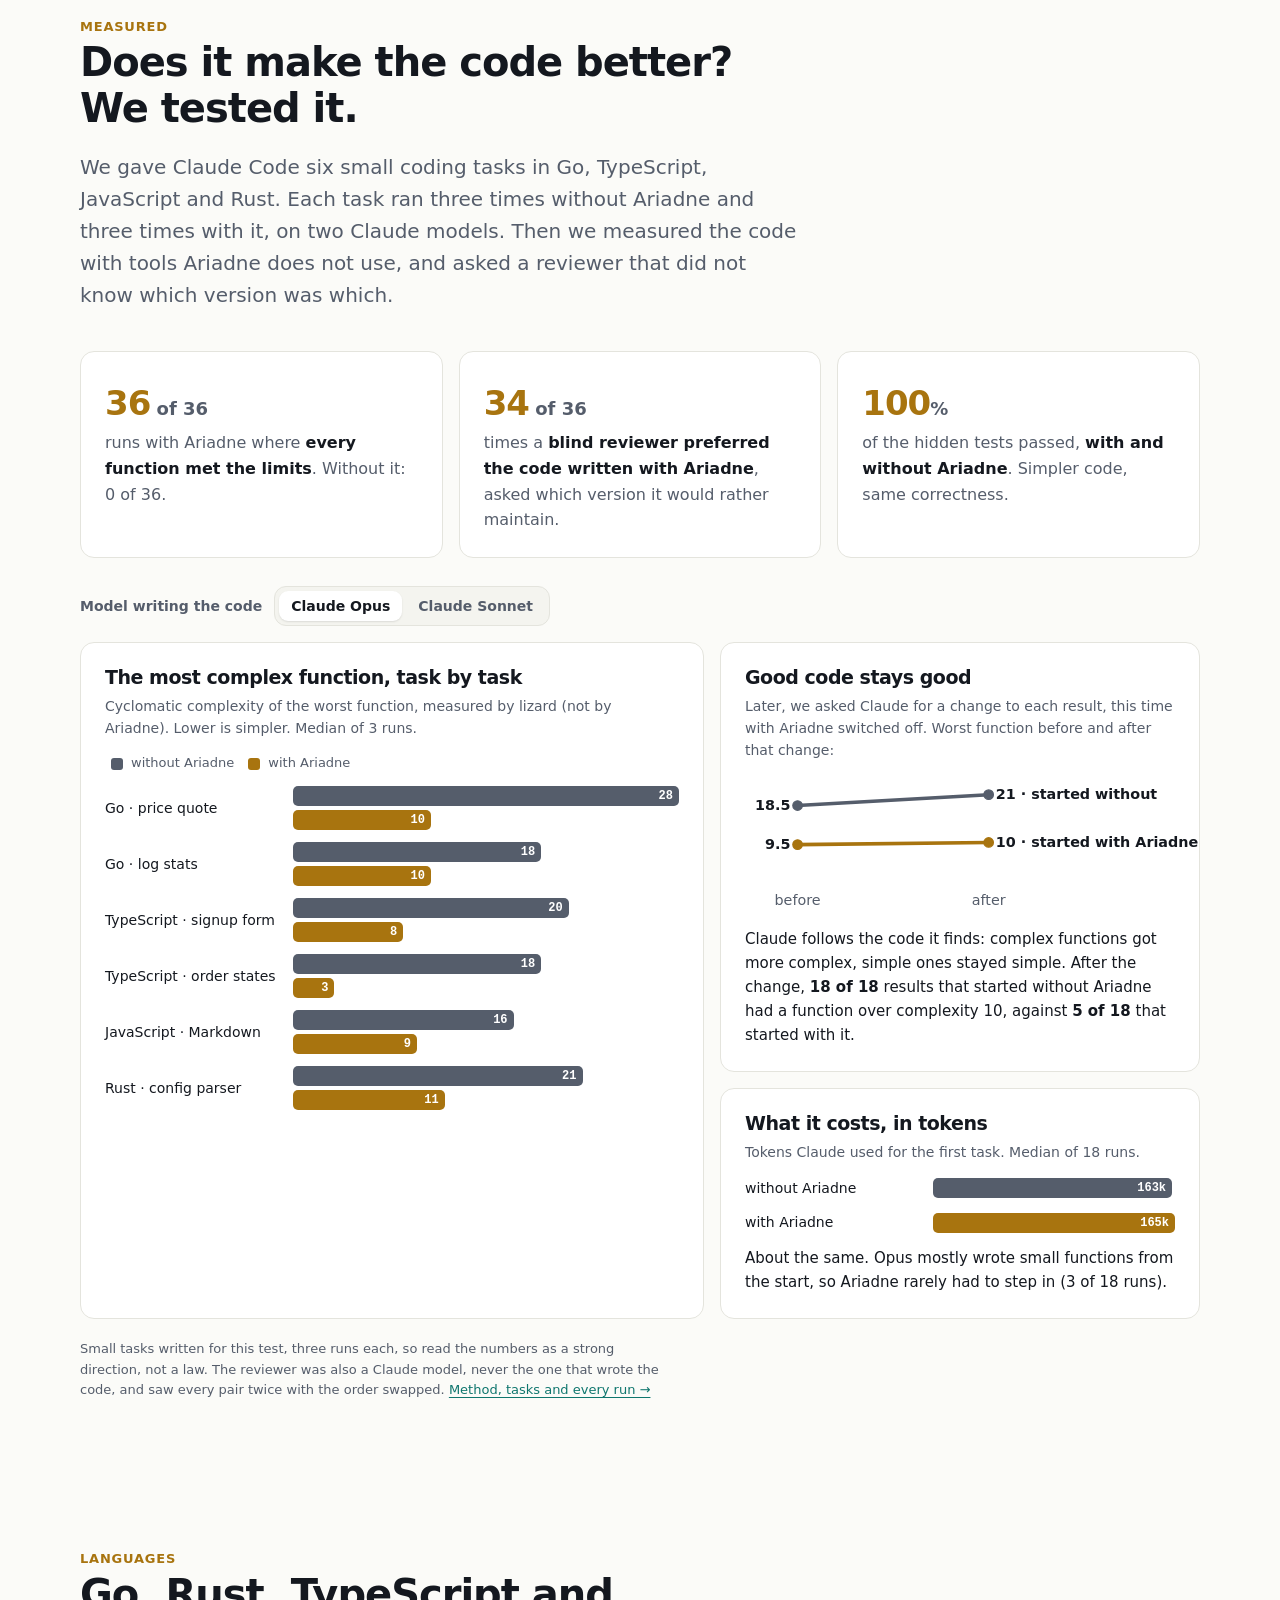
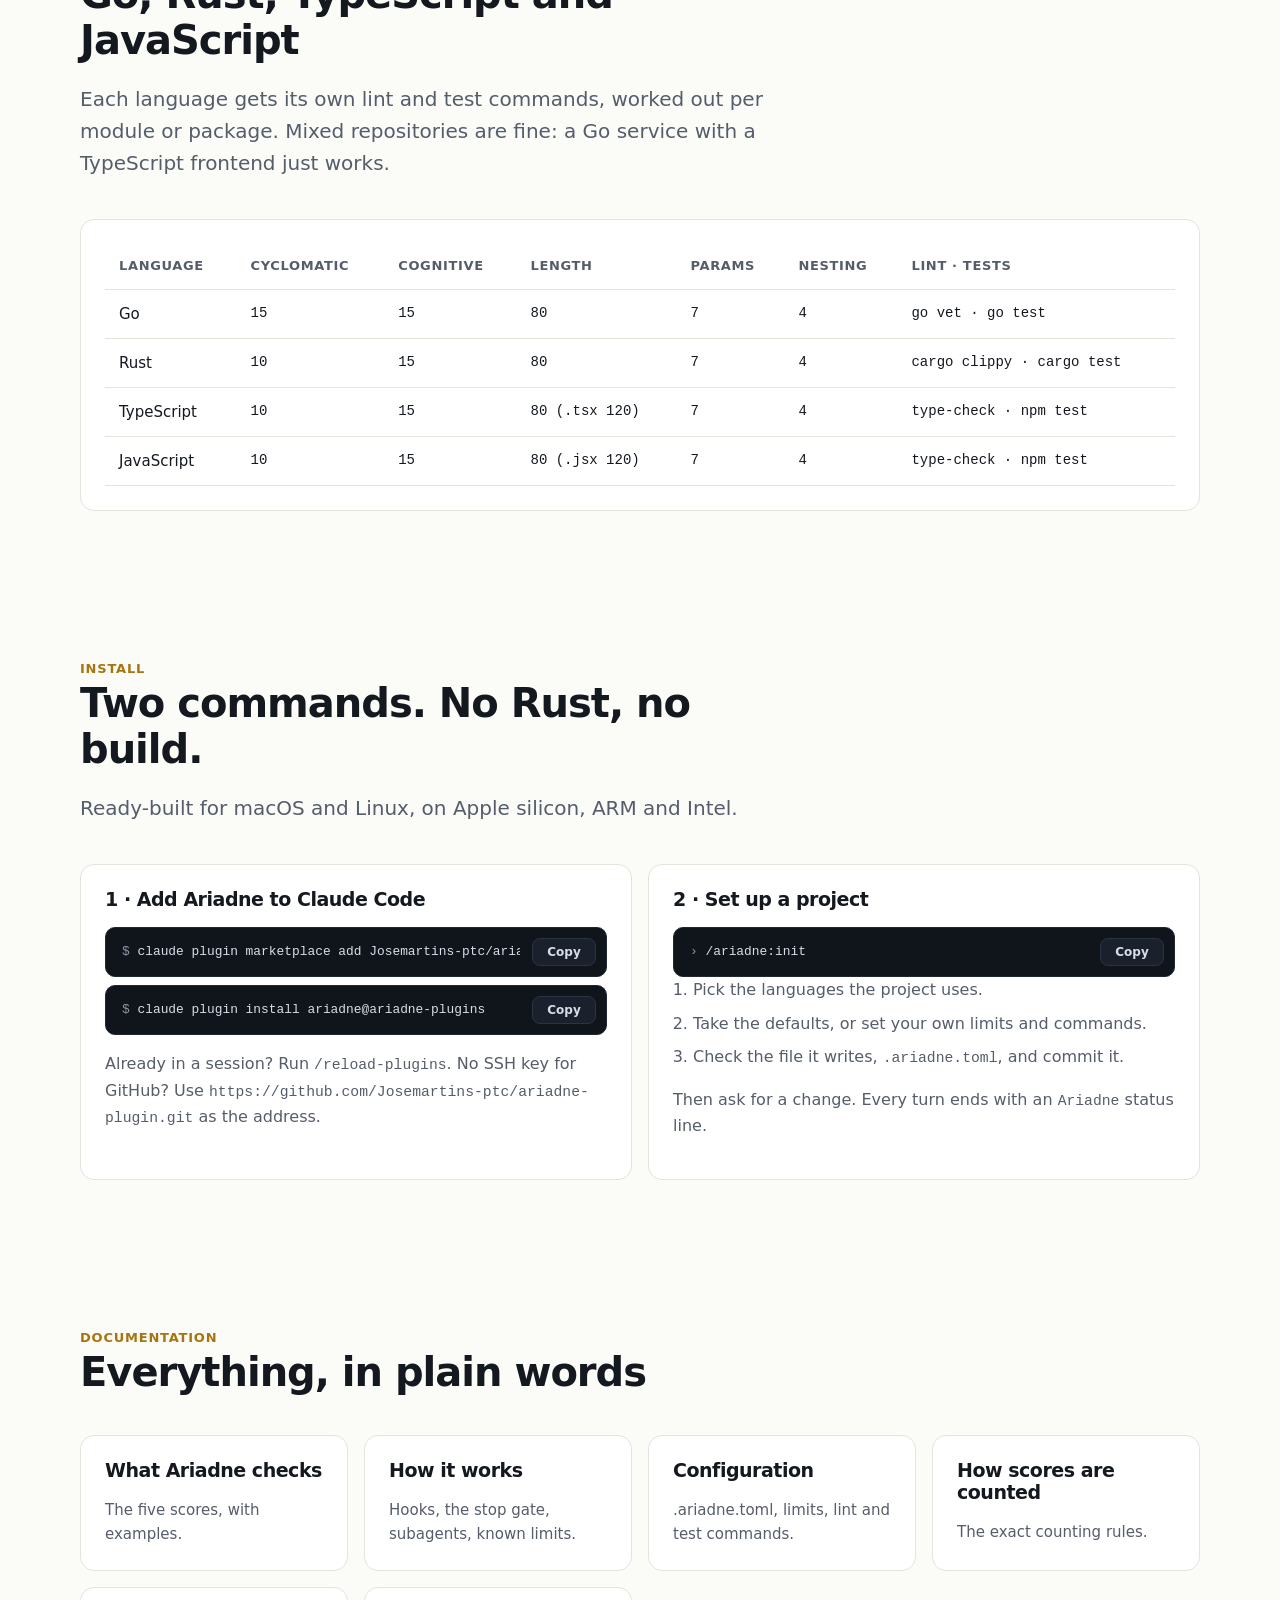
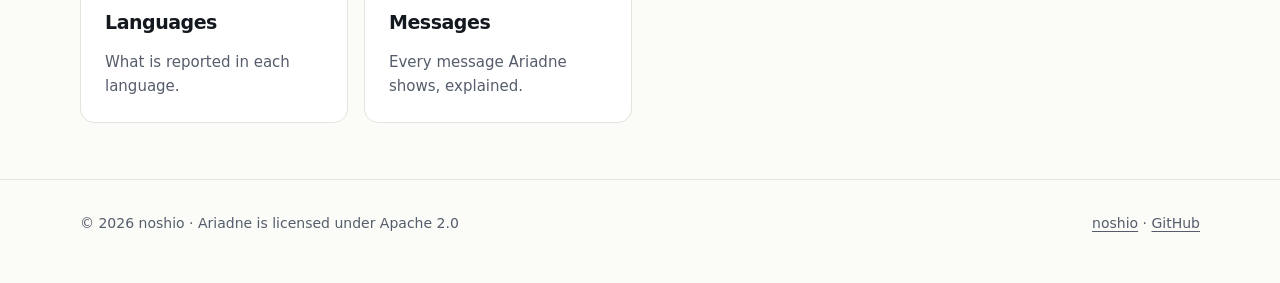
==== commit 85736bb1: "Fingerprint CSS and JS links so visitors never mix new pages with cached old files" ====
--- a/ariadne/index.html
+++ b/ariadne/index.html
@@ -7,8 +7,8 @@
   <title>Ariadne — a complexity guard for Claude Code</title>
   <meta name="description" content="Ariadne scores every function Claude Code writes or changes and keeps it refactoring until each one meets your complexity, length, parameter and nesting limits. Go, Rust, TypeScript and JavaScript.">
   <link rel="icon" href="favicon.svg" type="image/svg+xml">
-  <link rel="stylesheet" href="../assets/site.css">
-  <link rel="stylesheet" href="ariadne.css">
+  <link rel="stylesheet" href="../assets/site.css?v=f9d03f396f">
+  <link rel="stylesheet" href="ariadne.css?v=4d68dfb362">
 </head>
 <body>
   <a class="skip" href="#main">Skip to content</a>
@@ -382,11 +382,11 @@
     </div>
   </footer>
 
-  <script src="../assets/site.js"></script>
-  <script src="data.js"></script>
-  <script src="maze.js"></script>
-  <script src="demo.js"></script>
-  <script src="explorer.js"></script>
-  <script src="measured.js"></script>
+  <script src="../assets/site.js?v=ca4b87633a"></script>
+  <script src="data.js?v=7c82f69b05"></script>
+  <script src="maze.js?v=963820995b"></script>
+  <script src="demo.js?v=8e63a3a1ad"></script>
+  <script src="explorer.js?v=24b90f82b4"></script>
+  <script src="measured.js?v=d0dc0b0fbb"></script>
 </body>
 </html>
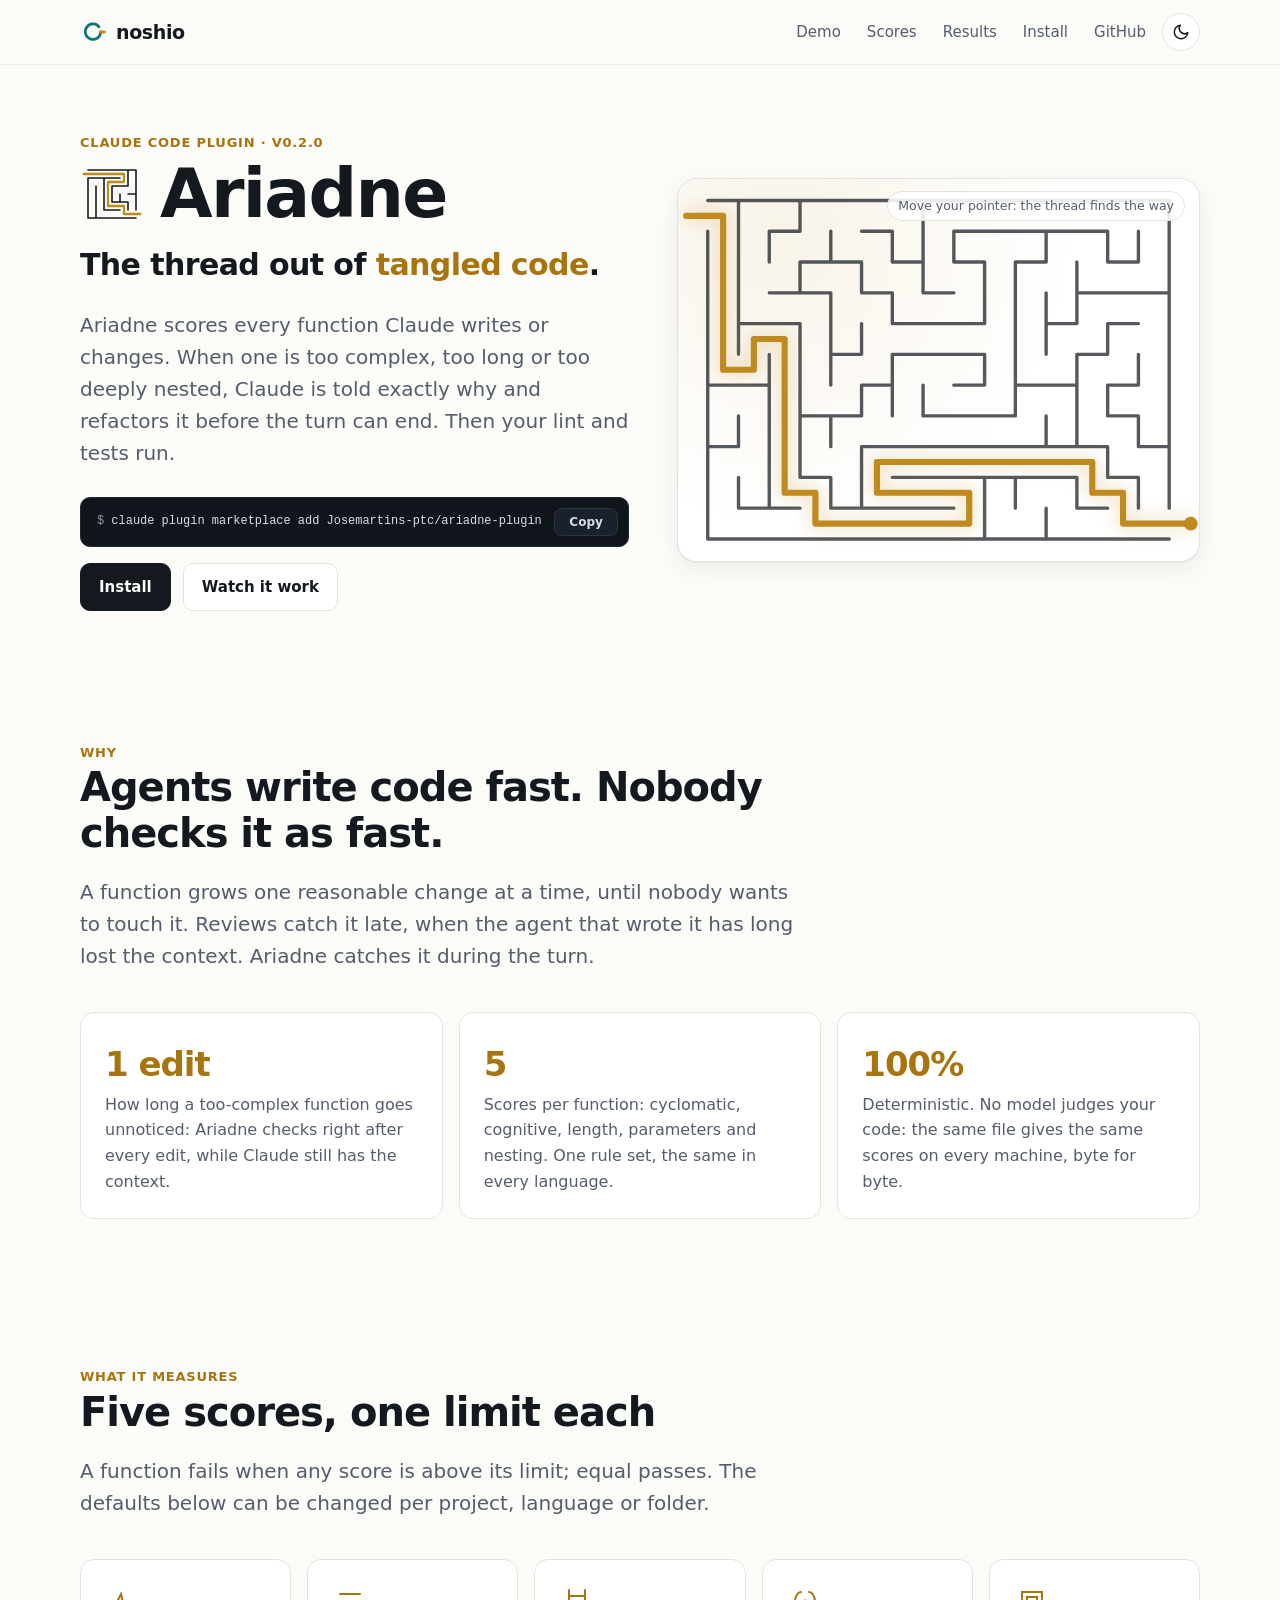
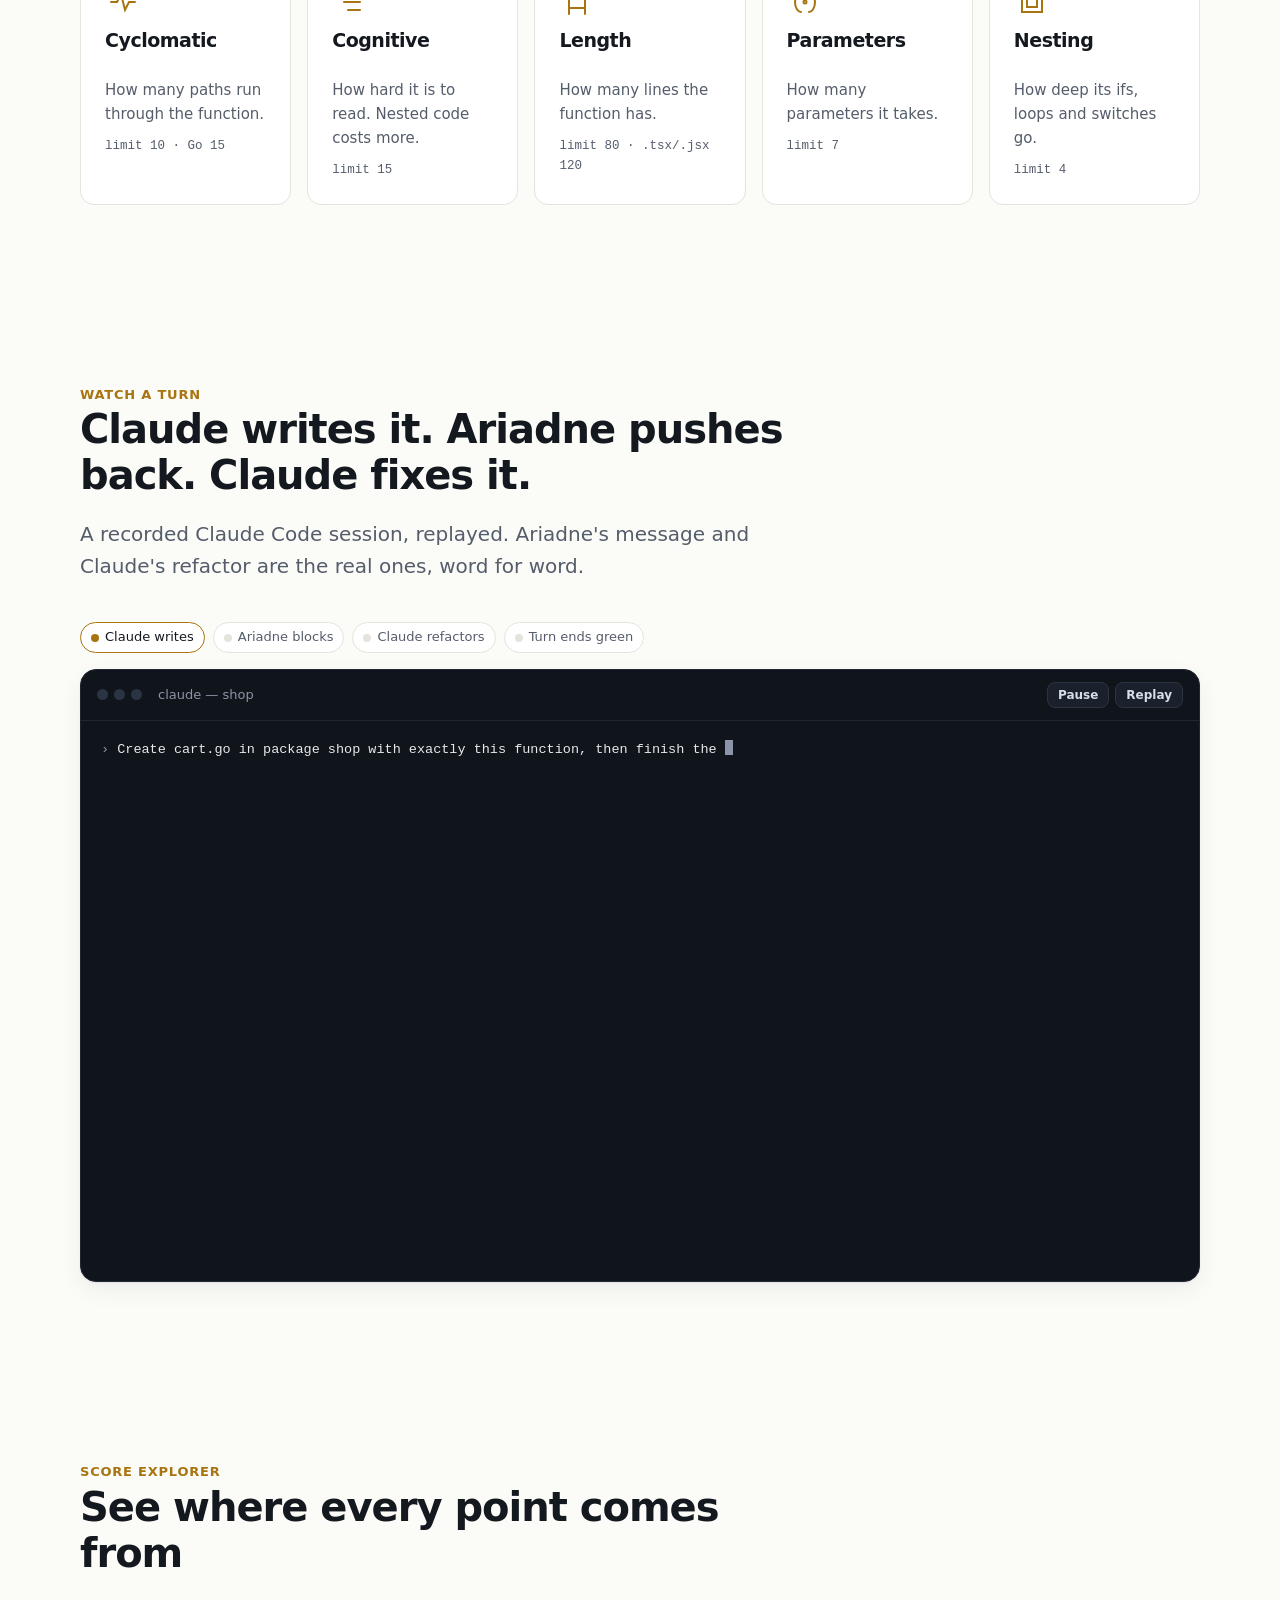
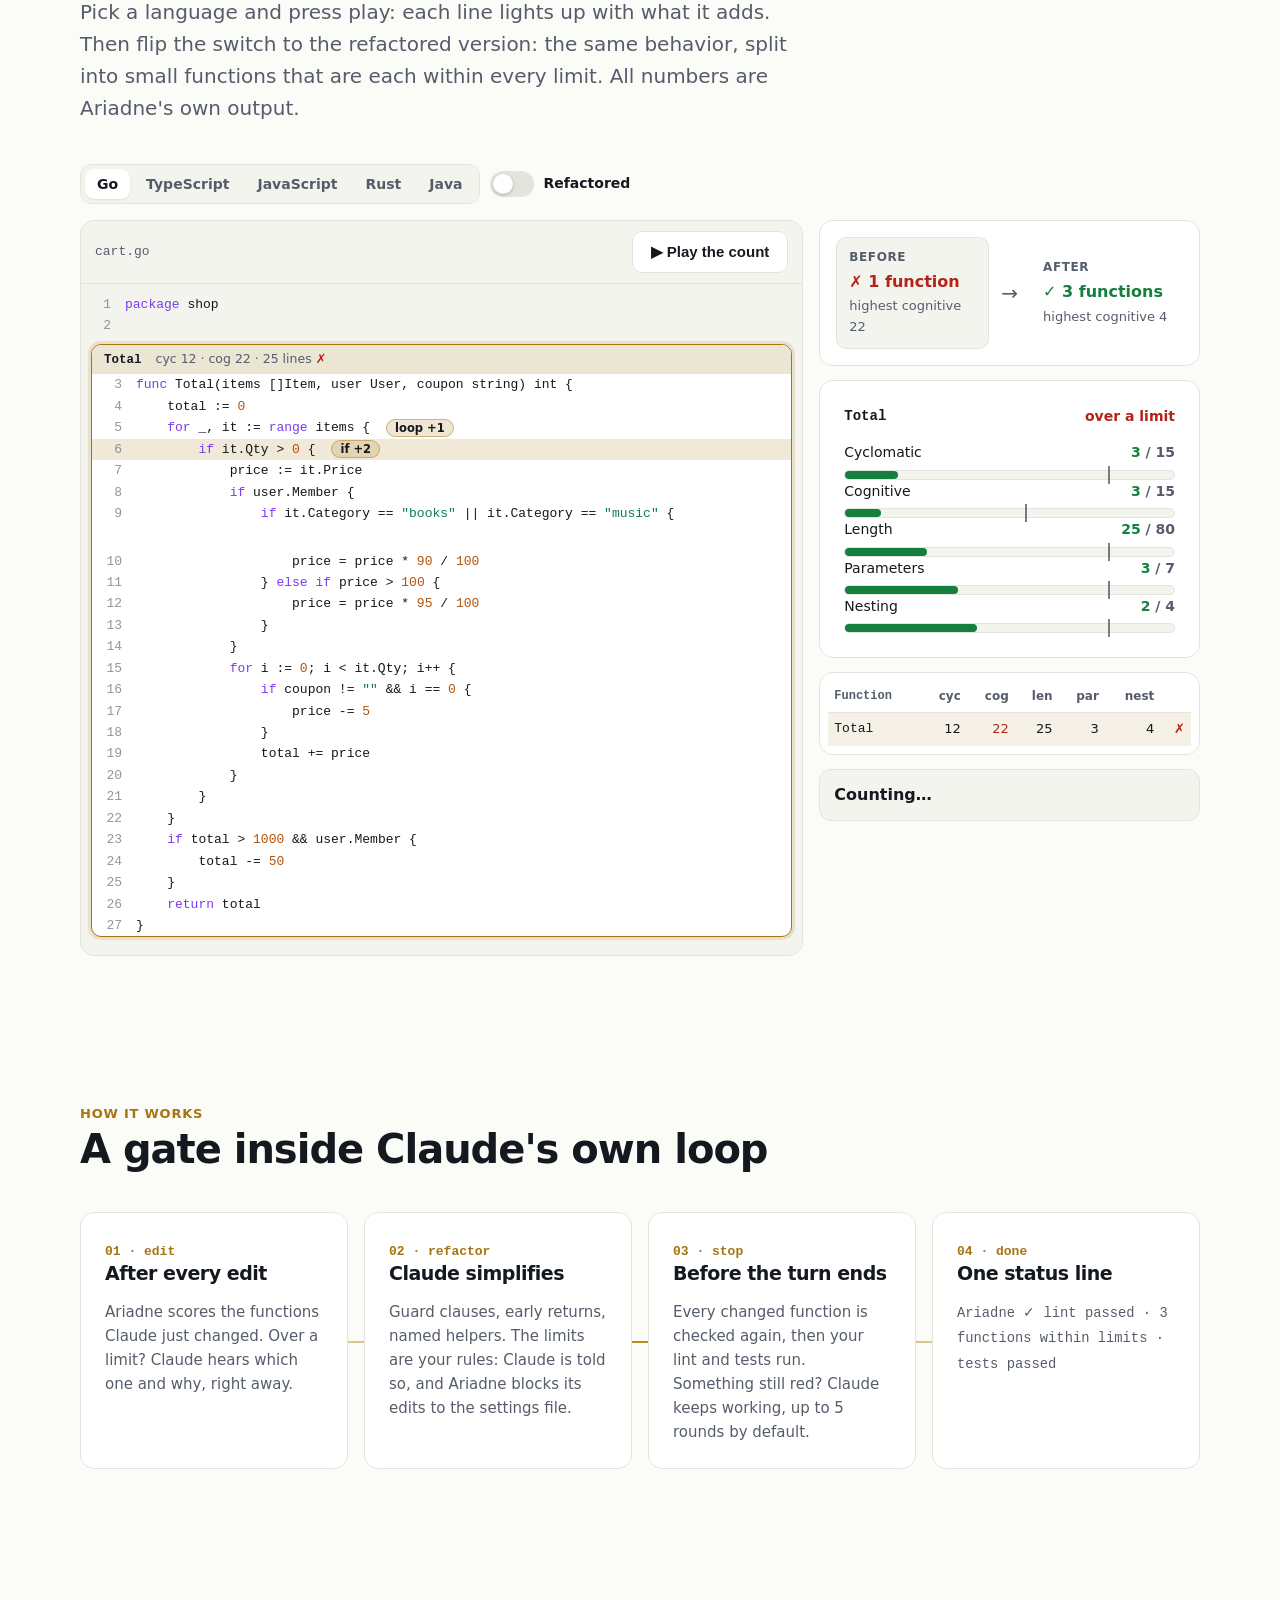
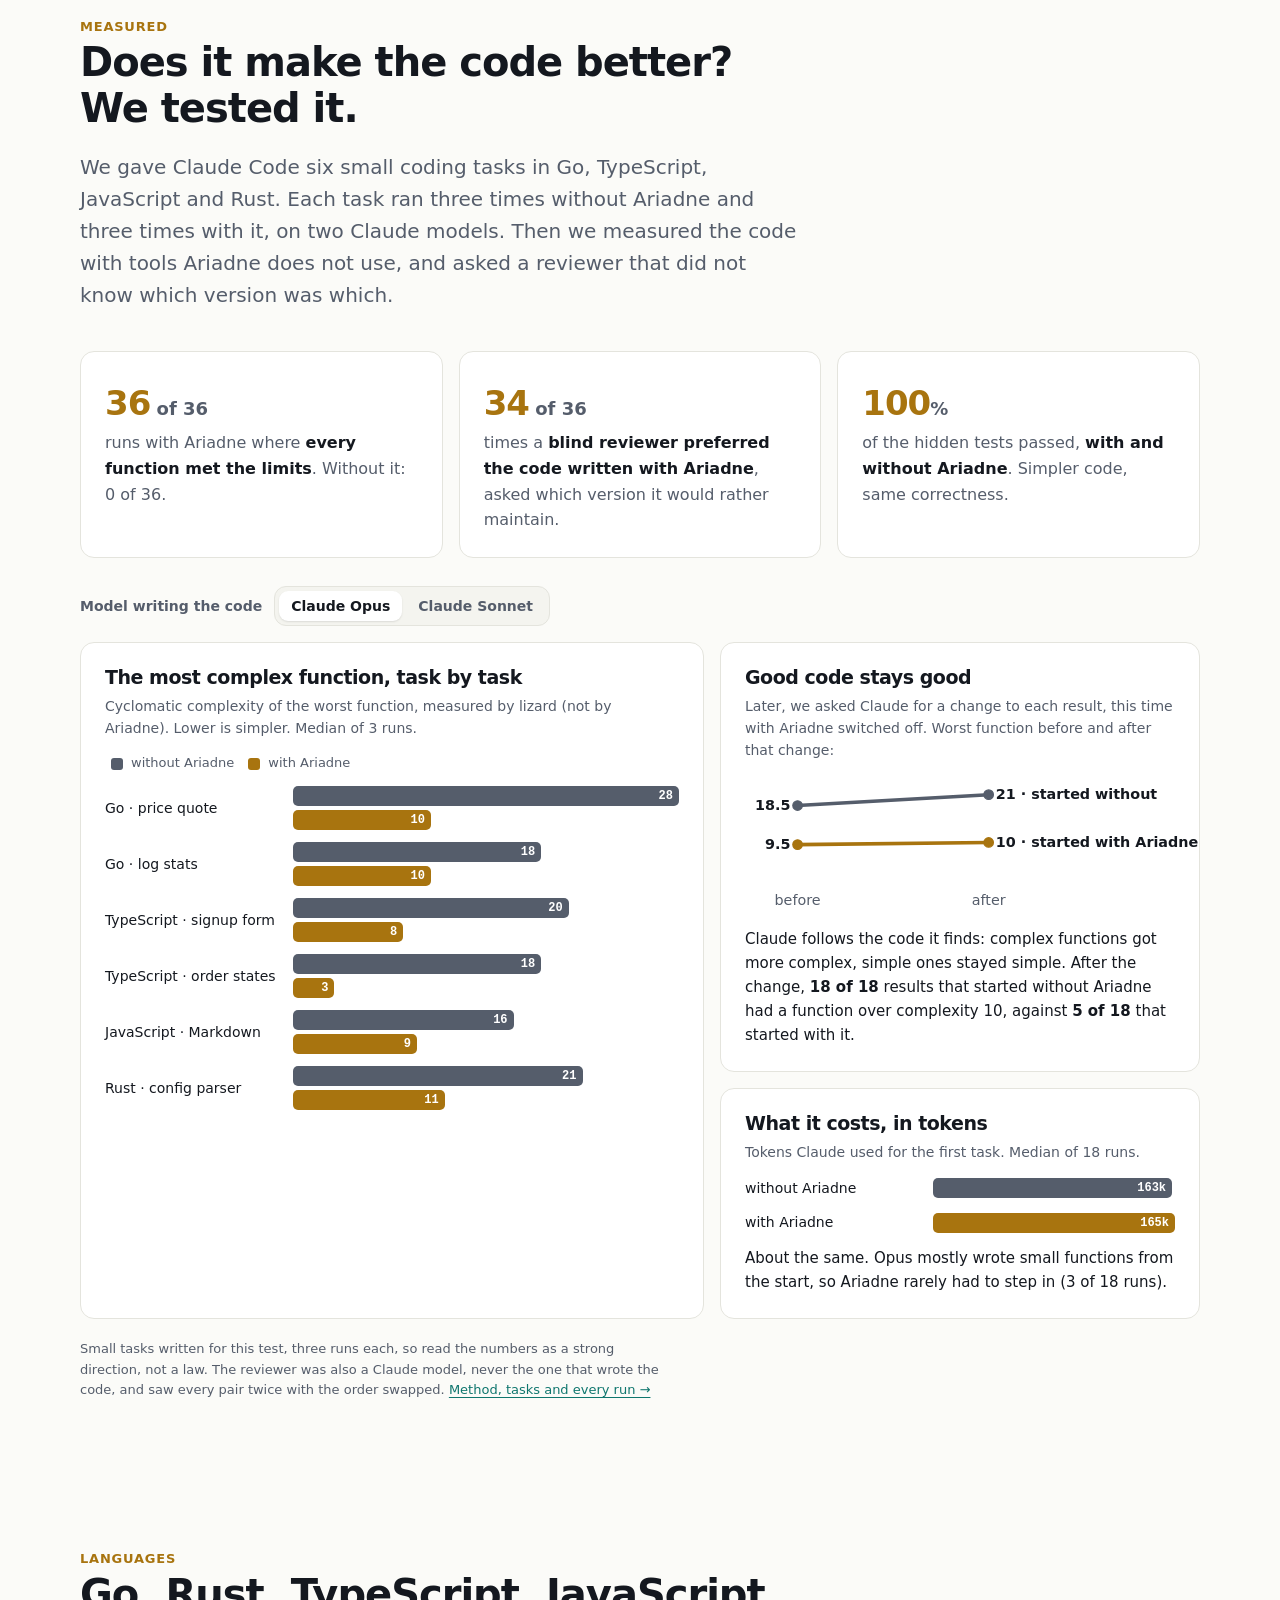
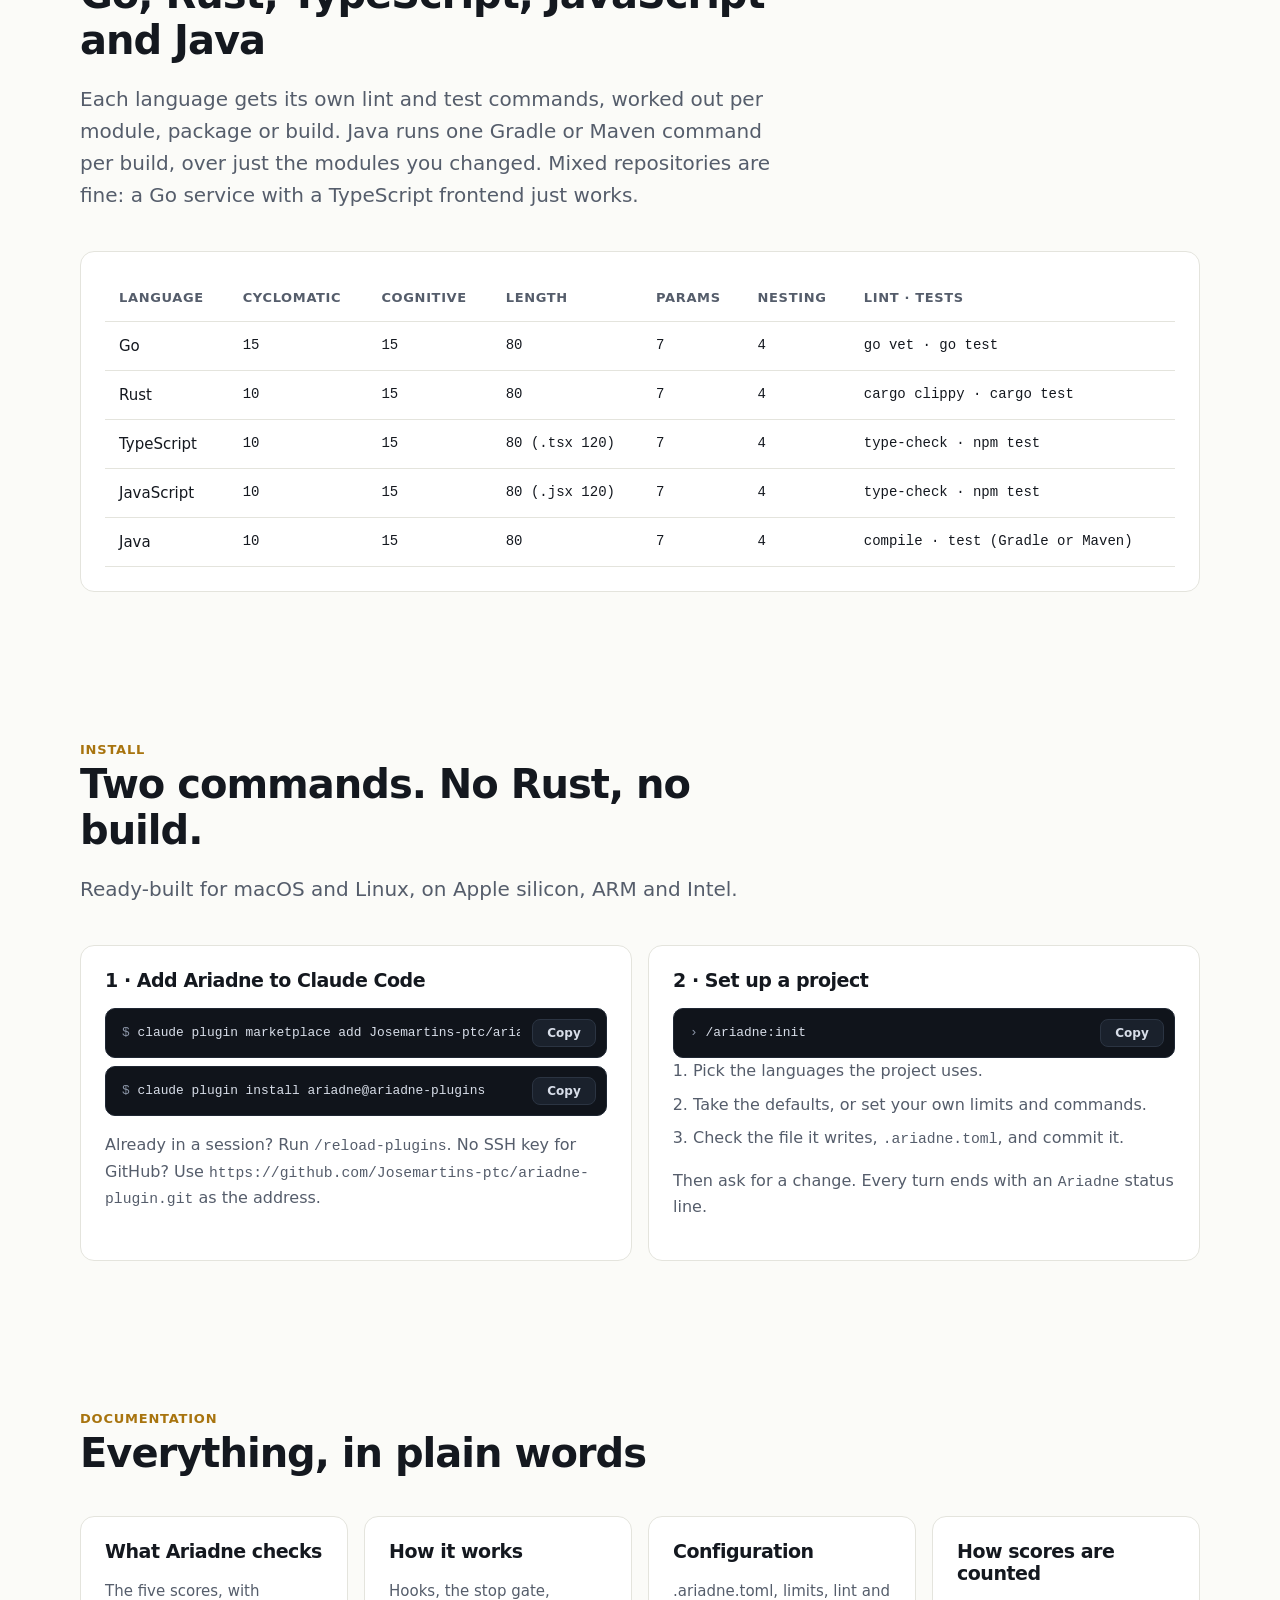
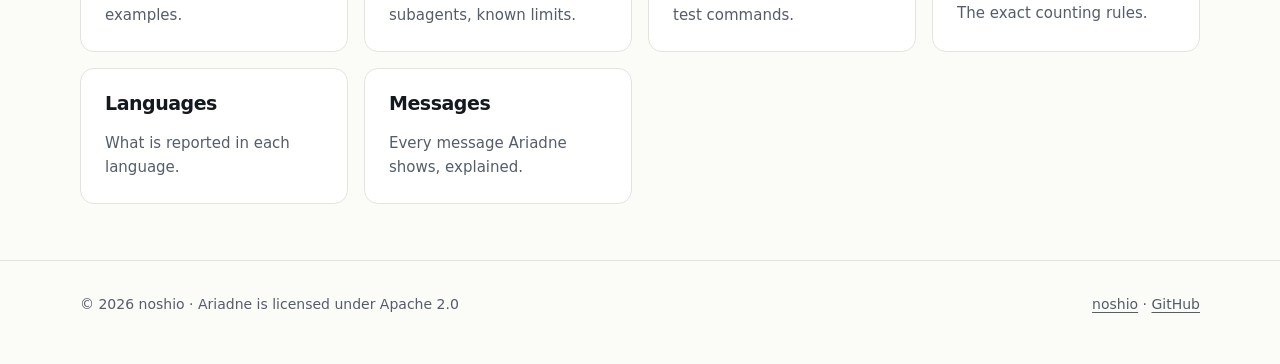
==== commit 0b86066f: "Ariadne 0.2.0 on the site: Java support and a Java explorer sample" ====
--- a/ariadne/index.html
+++ b/ariadne/index.html
@@ -5,10 +5,10 @@
   <script>document.documentElement.classList.add("js")</script>
   <meta name="viewport" content="width=device-width, initial-scale=1">
   <title>Ariadne — a complexity guard for Claude Code</title>
-  <meta name="description" content="Ariadne scores every function Claude Code writes or changes and keeps it refactoring until each one meets your complexity, length, parameter and nesting limits. Go, Rust, TypeScript and JavaScript.">
+  <meta name="description" content="Ariadne scores every function Claude Code writes or changes and keeps it refactoring until each one meets your complexity, length, parameter and nesting limits. Go, Rust, TypeScript, JavaScript and Java.">
   <link rel="icon" href="favicon.svg" type="image/svg+xml">
   <link rel="stylesheet" href="../assets/site.css?v=f9d03f396f">
-  <link rel="stylesheet" href="ariadne.css?v=4d68dfb362">
+  <link rel="stylesheet" href="ariadne.css?v=7906d1603f">
 </head>
 <body>
   <a class="skip" href="#main">Skip to content</a>
@@ -35,7 +35,7 @@
     <section class="hero">
       <div class="wrap">
         <div>
-          <span class="eyebrow reveal">Claude Code plugin · v0.1.0</span>
+          <span class="eyebrow reveal">Claude Code plugin · v0.2.0</span>
           <h1 class="reveal" data-delay="1"><svg class="logo" viewBox="0 0 96 96" aria-hidden="true"><path class="logo-walls" d="M12 12H24 M12 24V36 M12 24H24 M12 36V48 M12 48V60 M12 60V72 M12 72V84 M12 84H24 M24 12H36 M24 24H36 M24 36V48 M24 48V60 M24 60V72 M24 72V84 M24 84H36 M36 12H48 M36 24V36 M36 24H48 M36 36V48 M36 48V60 M36 60V72 M36 72H48 M36 84H48 M48 12H60 M48 24H60 M48 36V48 M48 36H60 M48 48V60 M48 60H60 M48 72H60 M48 84H60 M60 12H72 M60 36H72 M60 48V60 M60 60H72 M60 84H72 M72 12V24 M72 12H84 M72 24V36 M72 48H84 M72 60V72 M72 84H84 M84 12V24 M84 24V36 M84 36V48 M84 48V60 M84 60V72"/><path class="logo-thread" d="M5.4 18 L18 18 L30 18 L42 18 L54 18 L66 18 L66 30 L54 30 L42 30 L42 42 L42 54 L42 66 L54 66 L66 66 L66 78 L78 78 L90.6 78"/></svg>Ariadne</h1>
           <p class="tagline reveal" data-delay="1">The thread out of <em>tangled code</em>.</p>
           <p class="lead reveal" data-delay="2">
@@ -299,8 +299,8 @@
       <div class="wrap">
         <div class="section-head reveal">
           <span class="eyebrow">Languages</span>
-          <h2>Go, Rust, TypeScript and JavaScript</h2>
-          <p class="lead">Each language gets its own lint and test commands, worked out per module or package. Mixed repositories are fine: a Go service with a TypeScript frontend just works.</p>
+          <h2>Go, Rust, TypeScript, JavaScript and Java</h2>
+          <p class="lead">Each language gets its own lint and test commands, worked out per module, package or build. Java runs one Gradle or Maven command per build, over just the modules you changed. Mixed repositories are fine: a Go service with a TypeScript frontend just works.</p>
         </div>
         <div class="card langs reveal">
           <table>
@@ -312,6 +312,7 @@
               <tr><td>Rust</td><td>10</td><td>15</td><td>80</td><td>7</td><td>4</td><td>cargo clippy · cargo test</td></tr>
               <tr><td>TypeScript</td><td>10</td><td>15</td><td>80 (.tsx 120)</td><td>7</td><td>4</td><td>type-check · npm test</td></tr>
               <tr><td>JavaScript</td><td>10</td><td>15</td><td>80 (.jsx 120)</td><td>7</td><td>4</td><td>type-check · npm test</td></tr>
+              <tr><td>Java</td><td>10</td><td>15</td><td>80</td><td>7</td><td>4</td><td>compile · test (Gradle or Maven)</td></tr>
             </tbody>
           </table>
         </div>
@@ -383,10 +384,10 @@
   </footer>
 
   <script src="../assets/site.js?v=ca4b87633a"></script>
-  <script src="data.js?v=7c82f69b05"></script>
+  <script src="data.js?v=704c608f18"></script>
   <script src="maze.js?v=963820995b"></script>
   <script src="demo.js?v=8e63a3a1ad"></script>
-  <script src="explorer.js?v=24b90f82b4"></script>
+  <script src="explorer.js?v=30bde531e8"></script>
   <script src="measured.js?v=d0dc0b0fbb"></script>
 </body>
 </html>
--- a/ariadne/ariadne.css
+++ b/ariadne/ariadne.css
@@ -732,7 +732,7 @@
 
 .fn-table th,
 .fn-table td {
-  padding: 6px 8px;
+  padding: 6px 6px;
   text-align: right;
   font-variant-numeric: tabular-nums;
 }
@@ -741,6 +741,7 @@
 .fn-table td:first-child {
   text-align: left;
   font-family: var(--mono);
+  overflow-wrap: anywhere;
 }
 
 .fn-table th {
